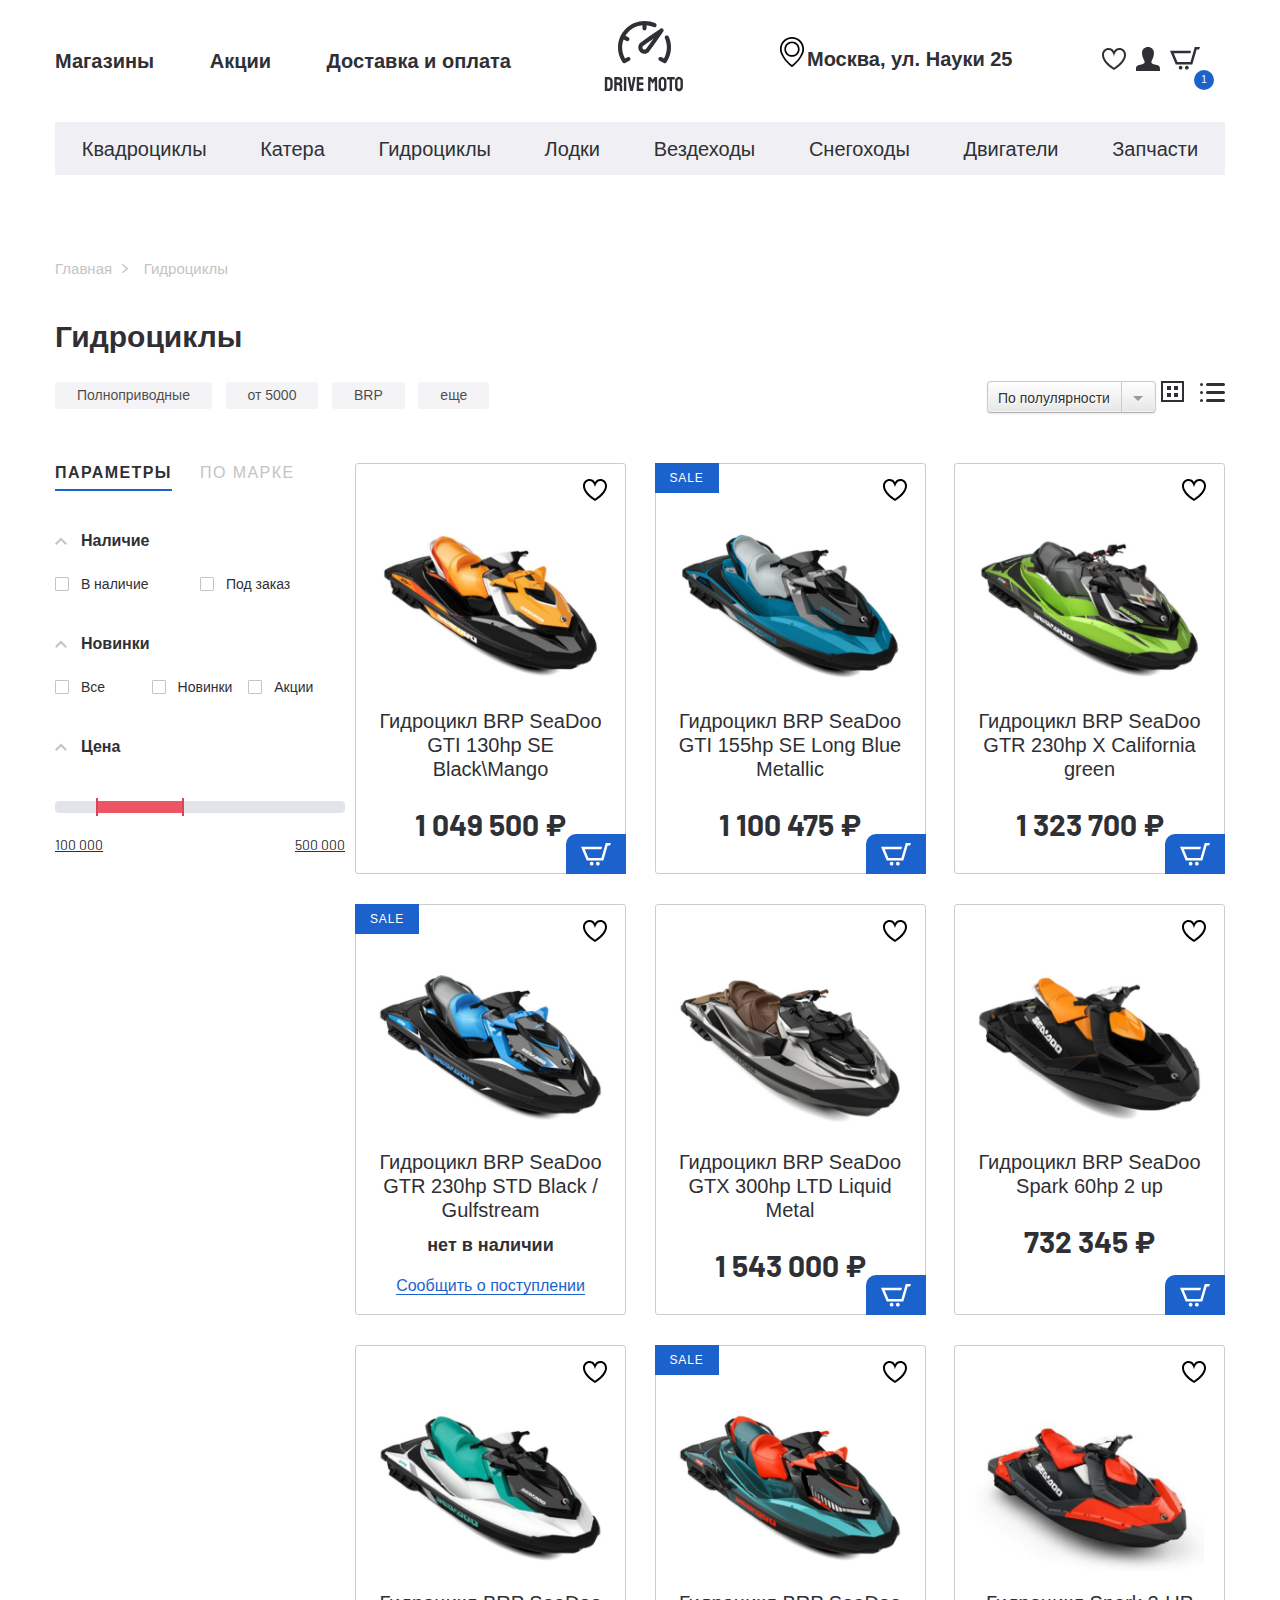
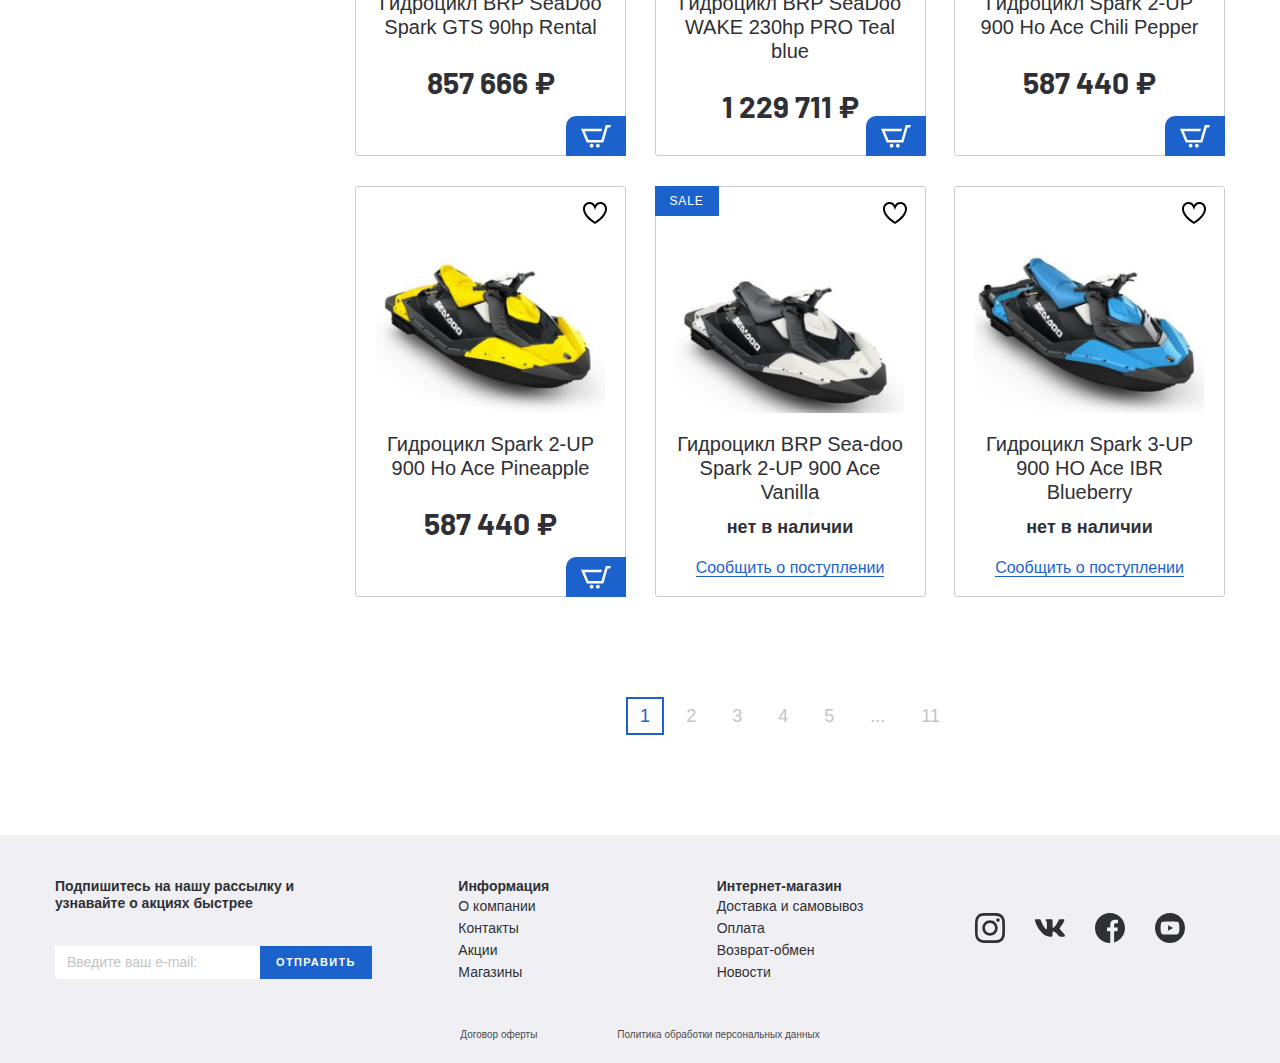
==== catalog.html @ b4bca897 "page 2" ====
<!DOCTYPE html>
<html lang="ru">

<head>
  <meta charset="UTF-8">
  <meta name="viewport" content="width=device-width, initial-scale=1.0">
  <meta http-equiv="X-UA-Compatible" content="ie=edge">
  <title>Document</title>
  <link rel="stylesheet" href="css/normalize.css">
  <link rel="stylesheet" href="css/slick.css">
  <link rel="stylesheet" href="css/fonts.css">
  <link rel="stylesheet" href="css/jquery.formstyler.css">
  <link rel="stylesheet" href="css/jquery.formstyler.theme.css">
  <link rel="stylesheet" href="css/jquery.rateyo.min.css">
  <link rel="stylesheet" href="css/ion.rangeSlider.min.css">
  <link rel="preconnect" href="https://fonts.gstatic.com">
  <link href="https://fonts.googleapis.com/css2?family=Barlow:wght@400;700&display=swap" rel="stylesheet">
  <link rel="stylesheet" href="css/style.css">
</head>

<body>

  <header class="header">
    <div class="header__top">
      <div class="container">
        <div class="header__top-inner">
          <nav class="menu">
            <ul class="menu__list">
              <li class="menu__item">
                <a class="menu__link" href="#">
                  Магазины
                </a>
              </li>
              <li class="menu__item">
                <a class="menu__link" href="#">
                  Акции
                </a>
              </li>
              <li class="menu__item">
                <a class="menu__link" href="#">
                  Доставка и оплата
                </a>
              </li>
            </ul>
          </nav>
          <a class="logo" href="#">
            <img class="logo__img" src="/images/logo.svg" alt="logo">
          </a>
          <div class="header__box">
            <p class="header__adress">
              Москва, ул. Науки 25
            </p>
            <ul class="user-list">
              <li class="user-list__item">
                <a class="user-list__link" href="#">
                  <img src="/images/menu-heart.svg" alt="">
                </a>
              </li>
              <li class="user-list__item">
                <a class="user-list__link" href="#">
                  <img src="/images/menu-person.svg" alt="">
                </a>
              </li>
              <li class="user-list__item">
                <a class="user-list__link basket" href="#">
                  <img src="/images/menu-basket.svg" alt="">
                  <p class="basket__num">1</p>
                </a>
              </li>
            </ul>
          </div>
        </div>
      </div>
    </div>
    <div class="header__bottom">
      <div class="container">
        <ul class="menu-categories">
          <li class="menu-categories__item">
            <a class="menu-categories__link" href="#">Квадроциклы</a>
          </li>
          <li class="menu-categories__item">
            <a class="menu-categories__link" href="#">Катера</a>
          </li>
          <li class="menu-categories__item">
            <a class="menu-categories__link" href="#">Гидроциклы</a>
          </li>
          <li class="menu-categories__item">
            <a class="menu-categories__link" href="#">Лодки</a>
          </li>
          <li class="menu-categories__item">
            <a class="menu-categories__link" href="#">Вездеходы</a>
          </li>
          <li class="menu-categories__item">
            <a class="menu-categories__link" href="#">Снегоходы</a>
          </li>
          <li class="menu-categories__item">
            <a class="menu-categories__link" href="#">Двигатели</a>
          </li>
          <li class="menu-categories__item">
            <a class="menu-categories__link" href="#">Запчасти</a>
          </li>
        </ul>
      </div>
    </div>
  </header>

  <div class="breadcrumbs">
    <div class="container">
      <ul class="breadcrumbs__list">
        <li class="breadcrumbs__list-item"><a href="/index.html">
            Главная
          </a></li>
        <li class="breadcrumbs__list-item"><span>
            Гидроциклы
          </span></li>
      </ul>
    </div>
  </div>

  <section class="catalog">
    <div class="container">
      <h2 class="catalog__title">
        Гидроциклы
      </h2>
      <div class="catalog__filter">
        <div class="caralog__filter-items">
          <button class="catalog__filter-items_btn">Полноприводные</button>
          <button class="catalog__filter-items_btn">от 5000</button>
          <button class="catalog__filter-items_btn">BRP</button>
          <button class="catalog__filter-items_btn">еще</button>
        </div>
        <div class="catalog__filter-btn">
          <select class="filter-style">
            <option value="">По полулярности</option>
            <option value="">По цене</option>
            <option value="">По новизне</option>
          </select>
          <button class="catalog__filter-btngrid">
            <svg width="23" height="21" viewBox="0 0 23 21" fill="none" xmlns="http://www.w3.org/2000/svg">
              <rect x="1" y="1" width="21" height="19" stroke="#2F3035" stroke-width="2" />
              <rect x="7" y="6" width="2" height="2" fill="#2F3035" stroke="#2F3035" stroke-width="2" />
              <rect x="7" y="13" width="2" height="2" fill="#2F3035" stroke="#2F3035" stroke-width="2" />
              <rect x="14" y="6" width="2" height="2" fill="#2F3035" stroke="#2F3035" stroke-width="2" />
              <rect x="14" y="13" width="2" height="2" fill="#2F3035" stroke="#2F3035" stroke-width="2" />
            </svg>
          </button>
          <button class="catalog__filter-btnline">
            <svg width="25" height="19" viewBox="0 0 25 19" fill="none" xmlns="http://www.w3.org/2000/svg">
              <g opacity="1">
                <rect x="6" width="19" height="3" rx="1.5" fill="#2F3035" />
                <rect x="6" y="8" width="19" height="3" rx="1.5" fill="#2F3035" />
                <rect x="6" y="16" width="19" height="3" rx="1.5" fill="#2F3035" />
                <rect width="3" height="3" rx="1.5" fill="#2F3035" />
                <rect y="8" width="3" height="3" rx="1.5" fill="#2F3035" />
                <rect y="16" width="3" height="3" rx="1.5" fill="#2F3035" />
              </g>
            </svg>

          </button>
        </div>
      </div>

      <div class="catalog__inner">
        <aside class="catalog__inner-aside aside-filter">
          <div class="tabs-wrapper">
            <div class="tabs aside-filter__tabs">
              <a class="tab aside-filter__tab tab--active" href="#filter1"><span>Параметры</span></a>
              <a class="tab aside-filter__tab" href="#filter2"><span>по марке</span></a>
            </div>
            <div class="tabs-container">
              <div class="tabs-content aside-filter__tabs-content tabs-content--active" id="filter1">

                <form class="aside-filter__form">
                  <ul class="aside-filter__list">
                    <li class="aside-filter__item-drop">
                      <p class="aside-filter__item-title filter__item-drop filter__item-drop--active">Наличие</p>
                      <div class="aside-filter__content">
                        <div class="aside-filter__content-box">
                          <label class="aside-filter__content-label">
                            <input class="filter-style" type="checkbox">
                            В наличие</label>
                        </div>
                        <div class="aside-filter__content-box">
                          <label class="aside-filter__content-label">
                            <input class="filter-style" type="checkbox">
                            Под заказ</label>
                        </div>

                      </div>
                    </li>
                    <li class="aside-filter__item-drop">
                      <p class="aside-filter__item-title filter__item-drop filter__item-drop--active">Новинки</p>
                      <div class="aside-filter__content aside-filter__content-radio">
                        <div class="aside-filter__content-box">
                          <label class="aside-filter__content-label">
                            <input class="filter-style" name="radio" type="radio">
                            Все</label>
                        </div>
                        <div class="aside-filter__content-box">
                          <label class="aside-filter__content-label">
                            <input class="filter-style" name="radio" type="radio">
                            Новинки</label>
                        </div>
                        <div class="aside-filter__content-box">
                          <label class="aside-filter__content-label">
                            <input class="filter-style" name="radio" type="radio">
                            Акции</label>
                        </div>

                      </div>
                    </li>
                    <li class="aside-filter__item-drop">
                      <p class="aside-filter__item-title filter__item-drop filter__item-drop--active">Цена</p>
                      <div class="aside-filter__content">
                        <input type="text" class="js-range-slider" name="my_range" value="" 
                          data-min="100000" data-max="500000" data-from="150000" data-to="275000" data-grid="false" />
                      </div>
                    </li>





                    <li class="aside-filter__item-list"></li>
                  </ul>
                </form>

              </div>
              <div class="tabs-content aside-filter__tabs-content" id="filter2">content-2</div>
            </div>
          </div>
        </aside>
        <div class="catalog__inner-list">
          <div class="product-item__wrapper">
            <button class="product-item__favorite"> </button>
            <button class="product-item__basket">
              <img class="product-item__basket-img" src="/images/basket-white.svg" alt="">
            </button>
            <a class="product-item__notify-link" href="#"><span>Сообщить о поступлении</span> </a>
            <a class="product-item" href="#">
              <p class="product-item__hover-text">
                посмотреть товар
              </p>
              <img class="porduct-item__img" src="/images/content/gidrotsikl-1.png" alt="">
              <h4 class="product-item__title">Гидроцикл BRP SeaDoo GTI 130hp SE Black\Mango</h4>
              <p class="price product-item__price">1 049 500 ₽</p>
              <p class="product-item__notify-text">нет в наличии</p>

            </a>
          </div>
          <div class="product-item__wrapper">
            <button class="product-item__favorite"> </button>
            <button class="product-item__basket">
              <img class="product-item__basket-img" src="/images/basket-white.svg" alt="">
            </button>
            <a class="product-item__notify-link" href="#"><span>Сообщить о поступлении</span> </a>
            <a class="product-item product-item--sale" href="#">
              <p class="product-item__hover-text">
                посмотреть товар
              </p>
              <img class="porduct-item__img" src="/images/content/gidrotsikl-2.png" alt="">
              <h4 class="product-item__title">Гидроцикл BRP SeaDoo GTI 155hp SE Long Blue Metallic</h4>
              <p class="price product-item__price">1 100 475 ₽</p>
              <p class="product-item__notify-text">нет в наличии</p>

            </a>
          </div>
          <div class="product-item__wrapper">
            <button class="product-item__favorite"> </button>
            <button class="product-item__basket">
              <img class="product-item__basket-img" src="/images/basket-white.svg" alt="">
            </button>
            <a class="product-item__notify-link" href="#"><span>Сообщить о поступлении</span> </a>
            <a class="product-item" href="#">
              <p class="product-item__hover-text">
                посмотреть товар
              </p>
              <img class="porduct-item__img" src="/images/content/gidrotsikl-3.png" alt="">
              <h4 class="product-item__title">Гидроцикл BRP SeaDoo GTR 230hp X California green</h4>
              <p class="price product-item__price">1 323 700 ₽</p>
              <p class="product-item__notify-text">нет в наличии</p>

            </a>
          </div>
          <div class="product-item__wrapper product-item__not-available">
            <button class="product-item__favorite"> </button>
            <button class="product-item__basket">
              <img class="product-item__basket-img" src="/images/basket-white.svg" alt="">
            </button>
            <a class="product-item__notify-link" href="#"><span>Сообщить о поступлении</span> </a>
            <a class="product-item product-item--sale" href="#">
              <p class="product-item__hover-text">
                посмотреть товар
              </p>
              <img class="porduct-item__img" src="/images/content/gidrotsikl-4.png" alt="">
              <h4 class="product-item__title">Гидроцикл BRP SeaDoo GTR 230hp STD Black / Gulfstream</h4>
              <p class="price product-item__price">1 349 500 ₽</p>
              <p class="product-item__notify-text">нет в наличии</p>

            </a>
          </div>
          <div class="product-item__wrapper">
            <button class="product-item__favorite"> </button>
            <button class="product-item__basket">
              <img class="product-item__basket-img" src="/images/basket-white.svg" alt="">
            </button>
            <a class="product-item__notify-link" href="#"><span>Сообщить о поступлении</span> </a>
            <a class="product-item" href="#">
              <p class="product-item__hover-text">
                посмотреть товар
              </p>
              <img class="porduct-item__img" src="/images/content/gidrotsikl-5.png" alt="">
              <h4 class="product-item__title">Гидроцикл BRP SeaDoo GTX 300hp LTD Liquid Metal</h4>
              <p class="price product-item__price">1 543 000 ₽</p>
              <p class="product-item__notify-text">нет в наличии</p>

            </a>
          </div>
          <div class="product-item__wrapper">
            <button class="product-item__favorite"> </button>
            <button class="product-item__basket">
              <img class="product-item__basket-img" src="/images/basket-white.svg" alt="">
            </button>
            <a class="product-item__notify-link" href="#"><span>Сообщить о поступлении</span> </a>
            <a class="product-item" href="#">
              <p class="product-item__hover-text">
                посмотреть товар
              </p>
              <img class="porduct-item__img" src="/images/content/gidrotsikl-6.png" alt="">
              <h4 class="product-item__title">Гидроцикл BRP SeaDoo Spark 60hp 2 up</h4>
              <p class="price product-item__price">732 345 ₽</p>
              <p class="product-item__notify-text">нет в наличии</p>

            </a>
          </div>
          <div class="product-item__wrapper">
            <button class="product-item__favorite"> </button>
            <button class="product-item__basket">
              <img class="product-item__basket-img" src="/images/basket-white.svg" alt="">
            </button>
            <a class="product-item__notify-link" href="#"><span>Сообщить о поступлении</span> </a>
            <a class="product-item" href="#">
              <p class="product-item__hover-text">
                посмотреть товар
              </p>
              <img class="porduct-item__img" src="/images/content/gidrotsikl-7.png" alt="">
              <h4 class="product-item__title">Гидроцикл BRP SeaDoo Spark GTS 90hp Rental</h4>
              <p class="price product-item__price">857 666 ₽</p>
              <p class="product-item__notify-text">нет в наличии</p>

            </a>
          </div>
          <div class="product-item__wrapper">
            <button class="product-item__favorite"> </button>
            <button class="product-item__basket">
              <img class="product-item__basket-img" src="/images/basket-white.svg" alt="">
            </button>
            <a class="product-item__notify-link" href="#"><span>Сообщить о поступлении</span> </a>
            <a class="product-item product-item--sale" href="#">
              <p class="product-item__hover-text">
                посмотреть товар
              </p>
              <img class="porduct-item__img" src="/images/content/gidrotsikl-8.png" alt="">
              <h4 class="product-item__title">Гидроцикл BRP SeaDoo WAKE 230hp PRO Teal blue</h4>
              <p class="price product-item__price">1 229 711 ₽</p>
              <p class="product-item__notify-text">нет в наличии</p>

            </a>
          </div>
          <div class="product-item__wrapper">
            <button class="product-item__favorite"> </button>
            <button class="product-item__basket">
              <img class="product-item__basket-img" src="/images/basket-white.svg" alt="">
            </button>
            <a class="product-item__notify-link" href="#"><span>Сообщить о поступлении</span> </a>
            <a class="product-item" href="#">
              <p class="product-item__hover-text">
                посмотреть товар
              </p>
              <img class="porduct-item__img" src="/images/content/gidrotsikl-9.png" alt="">
              <h4 class="product-item__title">Гидроцикл Spark 2-UP 900 Ho Ace Chili Pepper</h4>
              <p class="price product-item__price">587 440 ₽</p>
              <p class="product-item__notify-text">нет в наличии</p>

            </a>
          </div>
          <div class="product-item__wrapper">
            <button class="product-item__favorite"> </button>
            <button class="product-item__basket">
              <img class="product-item__basket-img" src="/images/basket-white.svg" alt="">
            </button>
            <a class="product-item__notify-link" href="#"><span>Сообщить о поступлении</span> </a>
            <a class="product-item" href="#">
              <p class="product-item__hover-text">
                посмотреть товар
              </p>
              <img class="porduct-item__img" src="/images/content/gidrotsikl-10.png" alt="">
              <h4 class="product-item__title">Гидроцикл Spark 2-UP 900 Ho Ace Pineapple</h4>
              <p class="price product-item__price">587 440 ₽</p>
              <p class="product-item__notify-text">нет в наличии</p>

            </a>
          </div>
          <div class="product-item__wrapper product-item__not-available">
            <button class="product-item__favorite"> </button>
            <button class="product-item__basket">
              <img class="product-item__basket-img" src="/images/basket-white.svg" alt="">
            </button>
            <a class="product-item__notify-link" href="#"><span>Сообщить о поступлении</span> </a>
            <a class="product-item product-item--sale" href="#">
              <p class="product-item__hover-text">
                посмотреть товар
              </p>
              <img class="porduct-item__img" src="/images/content/gidrotsikl-11.png" alt="">
              <h4 class="product-item__title">Гидроцикл BRP Sea-doo Spark 2-UP 900 Ace Vanilla</h4>
              <p class="price product-item__price">1 049 500 ₽</p>
              <p class="product-item__notify-text">нет в наличии</p>

            </a>
          </div>
          <div class="product-item__wrapper product-item__not-available">
            <button class="product-item__favorite"> </button>
            <button class="product-item__basket">
              <img class="product-item__basket-img" src="/images/basket-white.svg" alt="">
            </button>
            <a class="product-item__notify-link" href="#"><span>Сообщить о поступлении</span> </a>
            <a class="product-item" href="#">
              <p class="product-item__hover-text">
                посмотреть товар
              </p>
              <img class="porduct-item__img" src="/images/content/gidrotsikl-12.png" alt="">
              <h4 class="product-item__title">Гидроцикл Spark 3-UP 900 HO Ace IBR Blueberry</h4>
              <p class="price product-item__price">1 315 500 ₽</p>
              <p class="product-item__notify-text">нет в наличии</p>

            </a>
          </div>

          <div class="pagination">
            <ul class="pagination-list">
              <li class="pagination-list__itam active"><a href="#">1</a></li>
              <li class="pagination-list__itam"><a href="#">2</a></li>
              <li class="pagination-list__itam"><a href="#">3</a></li>
              <li class="pagination-list__itam"><a href="#">4</a></li>
              <li class="pagination-list__itam"><a href="#">5</a></li>
              <li class="pagination-list__itam pagination-list__itam--dots"><span>...</span></li>
              <li class="pagination-list__itam"><a href="#">11</a></li>
            </ul>
          </div>


        </div>

      </div>
    </div>
  </section>





  <footer class="footer">
    <div class="container">
      <div class="footer__top">
        <div class="footer__top-inner">
          <div class="footer__top-item footer__top-newslatter">
            <h6 class="footer__top-title">
              Подпишитесь на нашу рассылку и узнавайте о акциях быстрее
            </h6>
            <form class="footer-form" action="">
              <input class="footer-form__input" type="text" placeholder="Введите ваш e-mail:">
              <button class="footer-form__btn" type="submit">Отправить</button>
            </form>
          </div>
          <div class="footer__top-item">
            <h6 class="footer__top-title">
              Информация
            </h6>
            <ul class="footer-list">
              <li class="footer-list__item"><a href="#">О компании</a></li>
              <li class="footer-list__item"><a href="#">Контакты</a></li>
              <li class="footer-list__item"><a href="#">Акции</a></li>
              <li class="footer-list__item"><a href="#">Магазины</a></li>
            </ul>
          </div>
          <div class="footer__top-item">
            <h6 class="footer__top-title">Интернет-магазин </h6>
            <ul class="footer-list">
              <li class="footer-list__item"><a href="#">Доставка и самовывоз</a></li>
              <li class="footer-list__item"><a href="#">Оплата</a></li>
              <li class="footer-list__item"><a href="#">Возврат-обмен</a></li>
              <li class="footer-list__item"><a href="#">Новости</a></li>
            </ul>
          </div>
          <div class="footer__top-item footer__top-social">
            <ul class="social-list">
              <li class="social-list__item"><a href="#">
                  <img src="/images/instagram.svg" alt="instagram">
                </a></li>
              <li class="social-list__item"><a href="#">
                  <img src="/images/vk.svg" alt="vk">
                </a></li>
              <li class="social-list__item"><a href="#">
                  <img src="/images/facebook.svg" alt="facebook">
                </a></li>
              <li class="social-list__item"><a href="#">
                  <img src="/images/youtube.svg" alt="youtube">
                </a></li>
            </ul>
          </div>
        </div>
      </div>
      <div class="footer__bottom">
        <a class="footer__bottom-link" href="">Договор оферты</a>
        <a class="footer__bottom-link" href="">Политика обработки персональных данных</a>
      </div>
    </div>
  </footer>

  <script src="https://ajax.googleapis.com/ajax/libs/jquery/3.4.1/jquery.min.js"></script>
  <script src="js/slick.min.js"></script>
  <script src="js/ion.rangeSlider.min.js"></script>
  <script src="js/jquery.formstyler.min.js"></script>
  <script src="js/jquery.rateyo.min.js"></script>
  <script src="js/main.js"></script>
</body>

</html>


<!-- <div class="tabs-wrapper">
  <div class="tabs">
    <a class="tab tab--active" href="#"></a>
  </div>
  <div class="tabs-container">
    <div class="tabs-content"></div>
  </div>
</div> -->
---- css/fonts.css ----
@font-face {
    font-family: 'SFProDisplay-Regular', sans-serif;
    src: url(/fonts/SFProDisplay-Regular.woff2)format('woff2'),
        url(/fonts/SFProDisplay-Regular.woff)format('woff');
    font-weight: 400;
    font-style: normal;
    font-display: swap;
}
@font-face {
    font-family: 'SFProDisplay-Medium', sans-serif;
    src: url(/fonts/SFProDisplay-Medium.woff2)format('woff2'),
        url(/fonts/SFProDisplay-Medium.woff)format('woff');
    font-weight: 500;
    font-style: normal;
    font-display: swap;
}
@font-face {
    font-family: 'SFProDisplay-Semibold', sans-serif;
    src: url(/fonts/SFProDisplay-Semibold.woff2)format('woff2'),
        url(/fonts/SFProDisplay-Semibold.woff)format('woff');
    font-weight: 600;
    font-style: normal;
    font-display: swap;
}
@font-face {
    font-family: 'SFProDisplay-Bold', sans-serif;
    src: url(/fonts/SFProDisplay-Bold.woff2)format('woff2'),
        url(/fonts/SFProDisplay-Bold.woff)format('woff');
    font-weight: 700;
    font-style: normal;
    font-display: swap;
}
---- css/ion.rangeSlider.min.css ----
/*!Ion.RangeSlider, 2.3.1, © Denis Ineshin, 2010 - 2019, IonDen.com, Build date: 2019-12-19 16:51:02*/.irs{position:relative;display:block;-webkit-touch-callout:none;-webkit-user-select:none;-khtml-user-select:none;-moz-user-select:none;-ms-user-select:none;user-select:none;font-size:12px;font-family:Arial,sans-serif}.irs-line{position:relative;display:block;overflow:hidden;outline:none !important}.irs-bar{position:absolute;display:block;left:0;width:0}.irs-shadow{position:absolute;display:none;left:0;width:0}.irs-handle{position:absolute;display:block;box-sizing:border-box;cursor:default;z-index:1}.irs-handle.type_last{z-index:2}.irs-min,.irs-max{position:absolute;display:block;cursor:default}.irs-min{left:0}.irs-max{right:0}.irs-from,.irs-to,.irs-single{position:absolute;display:block;top:0;left:0;cursor:default;white-space:nowrap}.irs-grid{position:absolute;display:none;bottom:0;left:0;width:100%;height:20px}.irs-with-grid .irs-grid{display:block}.irs-grid-pol{position:absolute;top:0;left:0;width:1px;height:8px;background:#000}.irs-grid-pol.small{height:4px}.irs-grid-text{position:absolute;bottom:0;left:0;white-space:nowrap;text-align:center;font-size:9px;line-height:9px;padding:0 3px;color:#000}.irs-disable-mask{position:absolute;display:block;top:0;left:-1%;width:102%;height:100%;cursor:default;background:rgba(0,0,0,0);z-index:2}.lt-ie9 .irs-disable-mask{background:#000;filter:alpha(opacity=0);cursor:not-allowed}.irs-disabled{opacity:.4}.irs-hidden-input{position:absolute !important;display:block !important;top:0 !important;left:0 !important;width:0 !important;height:0 !important;font-size:0 !important;line-height:0 !important;padding:0 !important;margin:0 !important;overflow:hidden;outline:none !important;z-index:-9999 !important;background:none !important;border-style:solid !important;border-color:transparent !important}.irs--flat{height:40px}.irs--flat.irs-with-grid{height:60px}.irs--flat .irs-line{top:25px;height:12px;background-color:#e1e4e9;border-radius:4px}.irs--flat .irs-bar{top:25px;height:12px;background-color:#ed5565}.irs--flat .irs-bar--single{border-radius:4px 0 0 4px}.irs--flat .irs-shadow{height:1px;bottom:16px;background-color:#e1e4e9}.irs--flat .irs-handle{top:22px;width:16px;height:18px;background-color:transparent}.irs--flat .irs-handle>i:first-child{position:absolute;display:block;top:0;left:50%;width:2px;height:100%;margin-left:-1px;background-color:#da4453}.irs--flat .irs-handle.state_hover>i:first-child,.irs--flat .irs-handle:hover>i:first-child{background-color:#a43540}.irs--flat .irs-min,.irs--flat .irs-max{top:0;padding:1px 3px;color:#999;font-size:10px;line-height:1.333;text-shadow:none;background-color:#e1e4e9;border-radius:4px}.irs--flat .irs-from,.irs--flat .irs-to,.irs--flat .irs-single{color:white;font-size:10px;line-height:1.333;text-shadow:none;padding:1px 5px;background-color:#ed5565;border-radius:4px}.irs--flat .irs-from:before,.irs--flat .irs-to:before,.irs--flat .irs-single:before{position:absolute;display:block;content:"";bottom:-6px;left:50%;width:0;height:0;margin-left:-3px;overflow:hidden;border:3px solid transparent;border-top-color:#ed5565}.irs--flat .irs-grid-pol{background-color:#e1e4e9}.irs--flat .irs-grid-text{color:#999}.irs--big{height:55px}.irs--big.irs-with-grid{height:70px}.irs--big .irs-line{top:33px;height:12px;background-color:white;background:linear-gradient(to bottom, #ddd -50%, white 150%);border:1px solid #ccc;border-radius:12px}.irs--big .irs-bar{top:33px;height:12px;background-color:#92bce0;border:1px solid #428bca;background:linear-gradient(to bottom, #ffffff 0%, #428bca 30%, #b9d4ec 100%);box-shadow:inset 0 0 1px 1px rgba(255,255,255,0.5)}.irs--big .irs-bar--single{border-radius:12px 0 0 12px}.irs--big .irs-shadow{height:1px;bottom:16px;background-color:rgba(66,139,202,0.5)}.irs--big .irs-handle{top:25px;width:30px;height:30px;border:1px solid rgba(0,0,0,0.3);background-color:#cbcfd5;background:linear-gradient(to bottom, white 0%, #B4B9BE 30%, white 100%);box-shadow:1px 1px 2px rgba(0,0,0,0.2),inset 0 0 3px 1px white;border-radius:30px}.irs--big .irs-handle.state_hover,.irs--big .irs-handle:hover{border-color:rgba(0,0,0,0.45);background-color:#939ba7;background:linear-gradient(to bottom, white 0%, #919BA5 30%, white 100%)}.irs--big .irs-min,.irs--big .irs-max{top:0;padding:1px 5px;color:white;text-shadow:none;background-color:#9f9f9f;border-radius:3px}.irs--big .irs-from,.irs--big .irs-to,.irs--big .irs-single{color:white;text-shadow:none;padding:1px 5px;background-color:#428bca;background:linear-gradient(to bottom, #428bca 0%, #3071a9 100%);border-radius:3px}.irs--big .irs-grid-pol{background-color:#428bca}.irs--big .irs-grid-text{color:#428bca}.irs--modern{height:55px}.irs--modern.irs-with-grid{height:55px}.irs--modern .irs-line{top:25px;height:5px;background-color:#d1d6e0;background:linear-gradient(to bottom, #e0e4ea 0%, #d1d6e0 100%);border:1px solid #a3adc1;border-bottom-width:0;border-radius:5px}.irs--modern .irs-bar{top:25px;height:5px;background:#20b426;background:linear-gradient(to bottom, #20b426 0%, #18891d 100%)}.irs--modern .irs-bar--single{border-radius:5px 0 0 5px}.irs--modern .irs-shadow{height:1px;bottom:21px;background-color:rgba(209,214,224,0.5)}.irs--modern .irs-handle{top:37px;width:12px;height:13px;border:1px solid #a3adc1;border-top-width:0;box-shadow:1px 1px 1px rgba(0,0,0,0.1);border-radius:0 0 3px 3px}.irs--modern .irs-handle>i:nth-child(1){position:absolute;display:block;top:-4px;left:1px;width:6px;height:6px;border:1px solid #a3adc1;background:white;transform:rotate(45deg)}.irs--modern .irs-handle>i:nth-child(2){position:absolute;display:block;box-sizing:border-box;top:0;left:0;width:10px;height:12px;background:#e9e6e6;background:linear-gradient(to bottom, white 0%, #e9e6e6 100%);border-radius:0 0 3px 3px}.irs--modern .irs-handle>i:nth-child(3){position:absolute;display:block;box-sizing:border-box;top:3px;left:3px;width:4px;height:5px;border-left:1px solid #a3adc1;border-right:1px solid #a3adc1}.irs--modern .irs-handle.state_hover,.irs--modern .irs-handle:hover{border-color:#7685a2;background:#c3c7cd;background:linear-gradient(to bottom, #ffffff 0%, #919ba5 30%, #ffffff 100%)}.irs--modern .irs-handle.state_hover>i:nth-child(1),.irs--modern .irs-handle:hover>i:nth-child(1){border-color:#7685a2}.irs--modern .irs-handle.state_hover>i:nth-child(3),.irs--modern .irs-handle:hover>i:nth-child(3){border-color:#48536a}.irs--modern .irs-min,.irs--modern .irs-max{top:0;font-size:10px;line-height:1.333;text-shadow:none;padding:1px 5px;color:white;background-color:#d1d6e0;border-radius:5px}.irs--modern .irs-from,.irs--modern .irs-to,.irs--modern .irs-single{font-size:10px;line-height:1.333;text-shadow:none;padding:1px 5px;background-color:#20b426;color:white;border-radius:5px}.irs--modern .irs-from:before,.irs--modern .irs-to:before,.irs--modern .irs-single:before{position:absolute;display:block;content:"";bottom:-6px;left:50%;width:0;height:0;margin-left:-3px;overflow:hidden;border:3px solid transparent;border-top-color:#20b426}.irs--modern .irs-grid{height:25px}.irs--modern .irs-grid-pol{background-color:#dedede}.irs--modern .irs-grid-text{color:silver;font-size:13px}.irs--sharp{height:50px;font-size:12px;line-height:1}.irs--sharp.irs-with-grid{height:57px}.irs--sharp .irs-line{top:30px;height:2px;background-color:black;border-radius:2px}.irs--sharp .irs-bar{top:30px;height:2px;background-color:#ee22fa}.irs--sharp .irs-bar--single{border-radius:2px 0 0 2px}.irs--sharp .irs-shadow{height:1px;bottom:21px;background-color:rgba(0,0,0,0.5)}.irs--sharp .irs-handle{top:25px;width:10px;height:10px;background-color:#a804b2}.irs--sharp .irs-handle>i:first-child{position:absolute;display:block;top:100%;left:0;width:0;height:0;border:5px solid transparent;border-top-color:#a804b2}.irs--sharp .irs-handle.state_hover,.irs--sharp .irs-handle:hover{background-color:black}.irs--sharp .irs-handle.state_hover>i:first-child,.irs--sharp .irs-handle:hover>i:first-child{border-top-color:black}.irs--sharp .irs-min,.irs--sharp .irs-max{color:white;font-size:14px;line-height:1;top:0;padding:3px 4px;opacity:.4;background-color:#a804b2;border-radius:2px}.irs--sharp .irs-from,.irs--sharp .irs-to,.irs--sharp .irs-single{font-size:14px;line-height:1;text-shadow:none;padding:3px 4px;background-color:#a804b2;color:white;border-radius:2px}.irs--sharp .irs-from:before,.irs--sharp .irs-to:before,.irs--sharp .irs-single:before{position:absolute;display:block;content:"";bottom:-6px;left:50%;width:0;height:0;margin-left:-3px;overflow:hidden;border:3px solid transparent;border-top-color:#a804b2}.irs--sharp .irs-grid{height:25px}.irs--sharp .irs-grid-pol{background-color:#dedede}.irs--sharp .irs-grid-text{color:silver;font-size:13px}.irs--round{height:50px}.irs--round.irs-with-grid{height:65px}.irs--round .irs-line{top:36px;height:4px;background-color:#dee4ec;border-radius:4px}.irs--round .irs-bar{top:36px;height:4px;background-color:#006cfa}.irs--round .irs-bar--single{border-radius:4px 0 0 4px}.irs--round .irs-shadow{height:4px;bottom:21px;background-color:rgba(222,228,236,0.5)}.irs--round .irs-handle{top:26px;width:24px;height:24px;border:4px solid #006cfa;background-color:white;border-radius:24px;box-shadow:0 1px 3px rgba(0,0,255,0.3)}.irs--round .irs-handle.state_hover,.irs--round .irs-handle:hover{background-color:#f0f6ff}.irs--round .irs-min,.irs--round .irs-max{color:#333;font-size:14px;line-height:1;top:0;padding:3px 5px;background-color:rgba(0,0,0,0.1);border-radius:4px}.irs--round .irs-from,.irs--round .irs-to,.irs--round .irs-single{font-size:14px;line-height:1;text-shadow:none;padding:3px 5px;background-color:#006cfa;color:white;border-radius:4px}.irs--round .irs-from:before,.irs--round .irs-to:before,.irs--round .irs-single:before{position:absolute;display:block;content:"";bottom:-6px;left:50%;width:0;height:0;margin-left:-3px;overflow:hidden;border:3px solid transparent;border-top-color:#006cfa}.irs--round .irs-grid{height:25px}.irs--round .irs-grid-pol{background-color:#dedede}.irs--round .irs-grid-text{color:silver;font-size:13px}.irs--square{height:50px}.irs--square.irs-with-grid{height:60px}.irs--square .irs-line{top:31px;height:4px;background-color:#dedede}.irs--square .irs-bar{top:31px;height:4px;background-color:black}.irs--square .irs-shadow{height:2px;bottom:21px;background-color:#dedede}.irs--square .irs-handle{top:25px;width:16px;height:16px;border:3px solid black;background-color:white;-webkit-transform:rotate(45deg);-ms-transform:rotate(45deg);transform:rotate(45deg)}.irs--square .irs-handle.state_hover,.irs--square .irs-handle:hover{background-color:#f0f6ff}.irs--square .irs-min,.irs--square .irs-max{color:#333;font-size:14px;line-height:1;top:0;padding:3px 5px;background-color:rgba(0,0,0,0.1)}.irs--square .irs-from,.irs--square .irs-to,.irs--square .irs-single{font-size:14px;line-height:1;text-shadow:none;padding:3px 5px;background-color:black;color:white}.irs--square .irs-grid{height:25px}.irs--square .irs-grid-pol{background-color:#dedede}.irs--square .irs-grid-text{color:silver;font-size:11px}
---- css/style.css ----
html {
    box-sizing: border-box;
}

*,
*::before,
*::after {
    box-sizing: inherit;
}

a {
    text-decoration: none;
    color: inherit;
    display: inline-block;
}

p {
    margin: 0;
}

ul,
li {
    margin: 0;
    padding: 0;
    list-style: none;
}

h1,
h2,
h3,
h4,
h5,
h6 {
    margin: 0;
}

body {
    color: #2F3035;
    font-family: 'SFProDisplay-Regular', sans-serif;
    font-size: 20px;
    line-height: 24px;
    font-weight: 400;
}

.container {
    max-width: 1200px;
    padding: 0 15px;
    margin: 0 auto;
}

.page-section {
    margin-bottom: 80px;
}

.header__top-inner {
    display: flex;
    justify-content: space-between;
    align-items: center;
    min-height: 122px;
    font-family: 'SFProDisplay-Bold', sans-serif;
    font-weight: 700;
}

.menu__item {
    display: inline-block;
}

.menu__item+.menu__item {
    padding-left: 50px;
}

.header__box {
    display: flex;
}

.header__adress {
    margin-right: 60px;
    width: 265px;
    padding-left: 30px;
    position: relative;
}

.header__adress::before {
    content: "";
    position: absolute;
    background-image: url(/images/header-marker.svg);
    width: 30px;
    height: 30px;
    left: 0;
    top: -10px;
}

.user-list {
    margin-right: 15px;
    display: flex;
    align-items: center;
}

.user-list__item {
    padding-right: 10px;
}

.basket {
    position: relative;
}

.basket__num {
    position: absolute;
    width: 20px;
    height: 20px;
    color: #fff;
    border-radius: 50%;
    background-color: #1C62CD;
    font-size: 10px;
    line-height: 20px;
    font-weight: 500;
    text-align: center;
    bottom: -15px;
    right: -14px;
}

.header__bottom {
    margin-bottom: 80px;
}

.menu-categories {
    background-color: #F0F0F4;
    display: flex;
    justify-content: space-around;
    align-items: center;
    min-height: 53px;
}


.menu-categories__link {
    transition: all .3s;
    font-weight: 400;
    padding: 15px 0 14px;
    position: relative;
}

.menu-categories__link::before {
    content: "";
    width: 0;
    right: 0;
    position: absolute;
    background-color: #1C62CD;
    height: 3px;
    bottom: -2px;
    transition: all .3s;
    left: auto;
}

.menu-categories__link:hover {
    color: #000;
}

.menu-categories__link:hover::before {
    width: 100%;
    left: 0;
    right: auto;
}

.banner-section__inner {
    display: flex;
    justify-content: space-between;
    max-height: 400px;
}


.banner-section__slider {
    max-width: 870px;
}

.product-slider__slider-btn,
.banner-section__slider-btn {
    position: absolute;
    top: 50%;
    transform: translateY(-50%);
    background-color: transparent;
    border: none;
    margin: 0;
    padding: 0;
    z-index: 5;
    cursor: pointer;
}

.banner-section__slider-btnPrev {
    left: 20px;
}

.banner-section__slider-btnNext {
    right: 20px;
}

.slick-dots {
    position: absolute;
    bottom: 40px;
    left: 0;
    right: 0;
    text-align: center;
}

.slick-dots li {
    display: inline-block;
    padding: 0 5px;
}

.slick-dots button {
    padding: 0;
    font-size: 0;
    width: 11px;
    height: 11px;
    border-radius: 50%;
    border: 1px solid #fff;
    background-color: transparent;
}

li.slick-active button {
    background-color: #fff;
}

.sale-item {
    max-width: 265px;
    text-align: center;
    border: 1px solid #CDCDCD;
    border-radius: 3px;
    display: flex;
    flex-direction: column;
    justify-content: space-between;
}

.sale-item__top {
    display: flex;
    justify-content: space-between;
    align-items: flex-start;
}

.sale-item__info {
    color: #fff;
    background-color: #1C62CD;
    padding: 8px 20px;
    text-transform: uppercase;
    font-size: 12px;
    line-height: 15px;
    letter-spacing: 0.1em;
}

.sale-item__price {
    text-align: right;
}

.price {
    font-family: 'Barlow', sans-serif;
    position: relative;
}

.sale-item__price-new {
    font-weight: 700;
    color: #1C62CD;
    font-size: 27px;
    line-height: 32px;
    margin-right: 6px;
    padding-right: 20px;
}

.sale-item__price-new::after {
    content: "";
    background-image: url(/images/icons-price.svg);
    position: absolute;
    right: 0;
    top: 8px;
    width: 15px;
    height: 18px;
}


.sale-item__price-old {
    font-weight: 400;
    font-size: 14px;
    line-height: 17px;
    display: inline-block;
    color: #C4C4C4;
    padding: 2px 5px;
    margin-right: 15px;
    background-image: url(/images/old-line.svg);
    background-repeat: no-repeat;
}

.sale-item__price-old::after {
    content: "";
    position: absolute;
    background-image: url(/images/icons-price-old.svg);
    right: -10px;
    top: 4px;
    width: 8px;
    height: 10px;
}

.sale-item__footer {
    background-color: #F0F0F4;
    padding: 25px 20px;
    font-size: 18px;
    line-height: 21px;
}

.sale-item__footer span {
    color: #1C62CD;
    font-family: 'Barlow', sans-serif;
    font-weight: 700;
    display: block;
}

.sale-item__title {
    font-size: 18px;
    line-height: 21px;
    font-weight: 700;
    font-family: 'SFProDisplay-Bold', sans-serif;
    margin-bottom: 7px;
}

.sale-item__img {
    object-fit: contain;
}

.banner-section__slider-img {
    object-fit: cover;
    min-height: 400px;
}

.search__tabs {
    margin-bottom: 25px;
}

.seacrh__tabs-item {
    padding: 11px 26px 12px;
}

.seacrh__tabs-item.tab--active {
    background-repeat: 5px;
    background-color: #F0F0F4;
    font-weight: 700;
    font-family: 'SFProDisplay-Bold', sans-serif;
}

.tabs-content {
    display: none;
}

.tabs-content.tabs-content--active {
    display: block;
}

.search__content-form {
    display: flex;
}

.search__content-input {
    background: #F0F0F4;
    border-radius: 3px;
    border: none;
    padding: 5px 20px;
    font-size: 16px;
    line-height: 19px;
    width: 100%;
}

.search__content-input::placeholder {
    color: #656464;
}


.search__content-btn {
    font-weight: bold;
    font-size: 14px;
    line-height: 17px;
    text-transform: uppercase;
    color: #fff;
    font-family: 'SFProDisplay-Bold', sans-serif;
    background: #1C62CD;
    border-radius: 3px;
    padding: 17px 41px;
    border: none;
    cursor: pointer;
    margin-left: -3px;
}

.cathegories__inner {
    display: flex;
    justify-content: space-between;
    flex-wrap: wrap;
}

.cathegories__item {
    margin-bottom: 30px;
    border: 1px solid #CDCDCD;
    border-radius: 3px;
    width: 370px;
    display: flex;
    padding: 20px 20px 16px;
    justify-content: space-between;
    transition: all .3s;
}

.cathegories__item-info {
    width: 50%;
    display: flex;
    flex-direction: column;
    justify-content: space-between;
}

.cathegories__item-img {
    text-align: center;
    width: 50%;
}

.cathegories__item-img img {
    max-width: 100%;
}

.cathegories__item-title {
    font-weight: bold;
    font-size: 23px;
    line-height: 28px;
    font-family: 'Barlow', sans-serif;
    transition: all .3s;
}

.cathegories__item:hover {
    box-shadow: 3px 3px 20px rgba(50, 50, 50, 0.25);
    border-radius: 3px;
}

.cathegories__item:hover .cathegories__item-title {
    color: #1C62CD;
}

.cathegories__item-text {
    font-size: 14px;
    line-height: 17px;
    color: #C4C4C4;
}

.cathegories__item-text::after {
    content: url(/images/link-arrow.svg);
    padding-left: 4px;
}

.product-item__wrapper {
    position: relative;
    width: 271px;
}

.product-item {
    min-height: 411px;
    min-width: 271px;
    border: 1px solid #CDCDCD;
    border-radius: 3px;
    text-align: center;
    padding: 52px 20px 31px;
    transition: all .3s;
}

.product-item__title {
    font-weight: normal;
    padding: 14px 0 25px;
}

.product-item__favorite {
    position: absolute;
    top: 16px;
    right: 19px;
    width: 24px;
    height: 22px;
    background-color: transparent;
    border: none;
    z-index: 5;
    outline: none;
    cursor: pointer;
}

.product-item__favorite::before {
    content: "";
    position: absolute;
    width: 24px;
    height: 22px;
    top: 0;
    left: 0;
    background-image: url(/images/favorite-deactive.svg);
}

.product-item__favorite--active.product-item__favorite::before {
    background-image: url(/images/favorite-active.svg);
}

.product-item__price {
    font-size: 30px;
    line-height: 36px;
    font-weight: bold;
}

.product-item__basket {
    position: absolute;
    width: 60px;
    height: 40px;
    background: #1C62CD;
    border-radius: 10px 0px 0px 0px;
    bottom: 0;
    right: 0;
    padding-top: 7px;
    cursor: pointer;
    border: none;
    z-index: 10;
}

.product-item__hover-text {
    padding: 18px 21px;
    background-color: rgba(255, 255, 255, .9);
    box-shadow: 0px 0px 15px rgba(0, 0, 0, 0.2);
    border-radius: 3px;
    display: inline-block;
    position: absolute;
    top: 30%;
    opacity: 0;
    transition: all .3s;
}

.product-item:hover .product-item__hover-text {
    opacity: 1;
    color: #2F3035;
}

.product-item:hover {
    box-shadow: 0px 0px 15px rgba(0, 0, 0, 0.2);
    color: #1C62CD;
}

.product-item:hover .product-item__notify-text {
    color: #2F3035;
}

.product-item--sale::before {
    content: "SALE";
    padding: 8px 15px;
    background-color: #1C62CD;
    position: absolute;
    left: 0;
    top: 0;
    text-transform: uppercase;
    color: #fff;
    font-size: 12px;
    line-height: 14px;
    letter-spacing: 0.07em;
}

.product-item__wrapper.product-item__not-available .product-item__price {
    display: none;
}

.product-item__notify-text {
    display: none;
    font-weight: 700;
    font-size: 18px;
    line-height: 21px;
    text-align: center;
}

.product-item__wrapper.product-item__not-available .product-item__notify-text {
    display: block;
}

.product-item__wrapper.product-item__not-available .product-item__basket {
    display: none;
}

.product-item__notify-link {
    display: none;
}

.product-item__wrapper.product-item__not-available .product-item__title {
    padding-bottom: 13px;
}

.product-item__wrapper.product-item__not-available .product-item__notify-link {
    display: block;
    position: absolute;
    bottom: 20px;
    left: 0;
    right: 0;
    color: #1C62CD;
    font-size: 16px;
    line-height: 19px;
    width: 100%;
    text-align: center;
}

.product-item__wrapper.product-item__not-available .product-item__notify-link span {
    border-bottom: 1px solid #1C62CD;
}

.product__title {
    font-weight: bold;
    font-size: 25px;
    line-height: 30px;
    font-family: 'Barlow', sans-serif;
    margin-bottom: 25px;
}

.products__tab+.products__tab {
    margin-left: 50px;
}

.products__tabs {
    margin-bottom: 25px;
}

.products__tab {
    margin-bottom: 10px;
}

.products__tab.tab--active {
    border-bottom: 2px solid #1C62CD;
}

.product-slider__slider-btnPrev {
    left: -40px;
}

.product-slider__slider-btnNext {
    right: -20px;
}

.slick-slide img {
    display: inline;
}

.product-popular {
    margin-bottom: 80px;
}

.product__more {
    text-align: center;
    margin-bottom: 66px;
}

.product__more-link {
    font-size: 15px;
    line-height: 18px;
    letter-spacing: 0.12em;
    text-transform: uppercase;
    background: #F0F0F4;
    padding: 16px 43px;
    margin: 35px 0 0;
}

.banner {
    margin-bottom: 80px;
}

.footer {
    background: #F0F0F4;
}

.footer__bottom {
    display: flex;
    justify-content: center;
    padding: 46px 0 22px;
}

.footer__bottom-link {
    font-size: 10px;
    line-height: 12px;
    color: #48494D;
    margin: 0 40px;
}

.footer__top {
    padding-top: 43px;
}

.footer__top-inner {
    display: flex;
    justify-content: space-between;
}

.footer__top-newslatter.footer__top-item {
    width: 295px;
    margin-right: 50px;
}

.footer__top-title {
    font-size: 14px;
    line-height: 17px;
    font-weight: bold;
}

.footer-form {
    margin-top: 34px;
    display: flex;
    justify-content: space-between;
}

.footer-form__input {
    background-color: #fff;
    border: none;
    font-size: 14px;
    line-height: 17px;
    padding: 0 12px;
}

.footer-form__input::placeholder {
    color: #C4C4C4;
}

.footer-form__btn {
    text-transform: uppercase;
    padding: 10px 16px;
    border: none;
    background-color: #1C62CD;
    color: #fff;
    font-weight: 600;
    font-size: 11px;
    line-height: 13px;
    letter-spacing: 0.12em;
    font-family: 'SFProDisplay-Semibold', sans-serif;
}

.footer__top-item {
    width: 200px;
}


.footer-list {
    font-size: 14px;
    line-height: 22px;
}

.footer__top-social.footer__top-item {
    width: 250px;
}

.social-list {
    display: flex;
    align-items: center;
    height: 100%;
}

.social-list__item+.social-list__item {
    margin-left: 30px;
}

.breadcrumbs {
    margin-bottom: 40px;
}

.breadcrumbs__list-item {
    display: inline-block;
    padding-right: 16px;
    margin-right: 10px;
    position: relative;
    font-size: 15px;
    line-height: 18px;
    color: #C4C4C4;
}

.breadcrumbs__list-item::after {
    content: "";
    position: absolute;
    right: 0;
    background-image: url(/images/link-arrow.svg);
    height: 9px;
    width: 6px;
    bottom: 5px;
}

.breadcrumbs__list-item:last-child::after {
    display: none;
}

.catalog {
    margin-bottom: 100px;
}

.catalog__title {
    font-weight: bold;
    font-size: 30px;
    line-height: 36px;
    font-family: 'SFProDisplay-Bold', sans-serif;
    margin-bottom: 26px;
}

.catalog__filter {
    display: flex;
    justify-content: space-between;
    margin-bottom: 50px;
}

.caralog__filter-items button {
    font-size: 14px;
    line-height: 17px;
    opacity: 0.7;
    border: none;
    background: #F0F0F4;
    border-radius: 3px;
    padding: 5px 22px;
    cursor: pointer;
}

.caralog__filter-items button+button {
    margin-left: 8px;
}

.catalog__filter-items_btn.catalog__filter-items_btn--active {
    background: #1C62CD;
    opacity: 1;
    color: #fff;
}

.catalog__filter-btn button {
    background-color: transparent;
    border: none;
    cursor: pointer;
    margin: 0;
    padding: 0;
}

.catalog__filter-btn button+button {
    margin-left: 10px;
}

button.catalog__filter-btngrid {}

button.catalog__filter-btnline {}

.catalog__inner {
    display: flex;
}

.catalog__inner-aside {
    min-width: 290px;
    margin-right: 10px;
}

.catalog__inner-list {
    display: flex;
    justify-content: space-between;
    flex-wrap: wrap;
}

.catalog__inner-list .product-item__wrapper {
    margin-bottom: 30px;
}

.porduct-item__img {
    max-width: 100%;
}

.pagination {
    width: 100%;
    margin-top: 70px;
}

.pagination-list {
    display: flex;
    justify-content: center;
}

.pagination-list__itam {
    padding: 6px 12px;
    border: 2px solid transparent;
    color: #C4C4C4;
    margin: 0 4px;
    font-size: 18px;
    line-height: 22px;
}

.pagination-list__itam.active {
    border: 2px solid #1C62CD;
    color: #1C62CD;
}

.pagination-list__itam a {
    display: block;
}

.aside-filter__tabs {
    display: flex;
    justify-content: space-between;
}

.aside-filter__tab {
    font-weight: 400;
    font-size: 16px;
    line-height: 19px;
    letter-spacing: 0.09em;
    text-transform: uppercase;
    color: #C4C4C4;
    width: 50%;
}

.aside-filter__tab.tab--active {
    color: #2F3035;
    font-weight: bold;
    font-family: 'SFProDisplay-Bold', sans-serif;
}

.aside-filter__tab.tab--active span{
    display: inline-block;
    padding-bottom: 7px;
    border-bottom: 2px solid #1C62CD;
}

.aside-filter__item-drop {
    margin: 40px 0;
}

.aside-filter__item-title {
    font-family: 'SFProDisplay-Semibold', sans-serif;
    font-weight: 600;
    font-size: 16px;
    line-height: 19px;
    padding-left: 26px;
}

.filter__item-drop {
    position: relative;
    cursor: pointer;
}

.filter__item-drop::before {
    content: "";
    background-image: url(/images/arrow-down.svg);
    position: absolute;
    left: 0;
    bottom: 5px;
    width: 12px;
    height: 8px;
}

.filter__item-drop--active::before {
    transform: rotate(180deg);
}

.aside-filter__content {
    display: flex;
    flex-wrap: wrap;
    margin-top: 20px;
}

.aside-filter__content-box {
    width: 50%;
}

.aside-filter__content-label {
    font-size: 14px;
    cursor: pointer;
    line-height: 17px;
}

.jq-checkbox, .jq-radio {
    background: #fff;
    width: 14px;
    height: 14px;
    border: 1px solid #C4C4C4;
    border-radius: 1px;
    box-shadow: none;
    vertical-align: -2px;
    margin: 0 8px 0 0;
}

.jq-checkbox.checked, .jq-radio.checked {
    background: #1C62CD;
    border: none;
}

.jq-checkbox.checked .jq-checkbox__div {
       width: 8px;
       height: 6px;
       margin: 4px 0 0 3px;
       border-bottom:none;
       border-left: none;
       transform: rotate(0);
    background-image: url(/images/check.svg);
 }

 .jq-radio.checked .jq-radio__div {
    width: 0px;
    height: 0px;
    margin: 0;
    border-radius: 0;
    background: transparent;
    box-shadow: none;
 }

 .aside-filter__content.aside-filter__content-radio {
     flex-wrap: nowrap;
 }

 .irs--flat{
    width: 100%;
}

.irs--flat .irs-from, .irs--flat .irs-to, .irs--flat .irs-single{
    display: none;
}


.irs--flat .irs-max, .irs--flat .irs-min {
    top: 60px;
    color: #2F3035;
    font-size: 14px;
    text-decoration-line: underline;
    line-height: 17px;
    padding: 0;
    font-family: 'Barlow', sans-serif;
    text-shadow: none;
    background-color: transparent;
    border-radius: 0;
    visibility: visible !important;
}
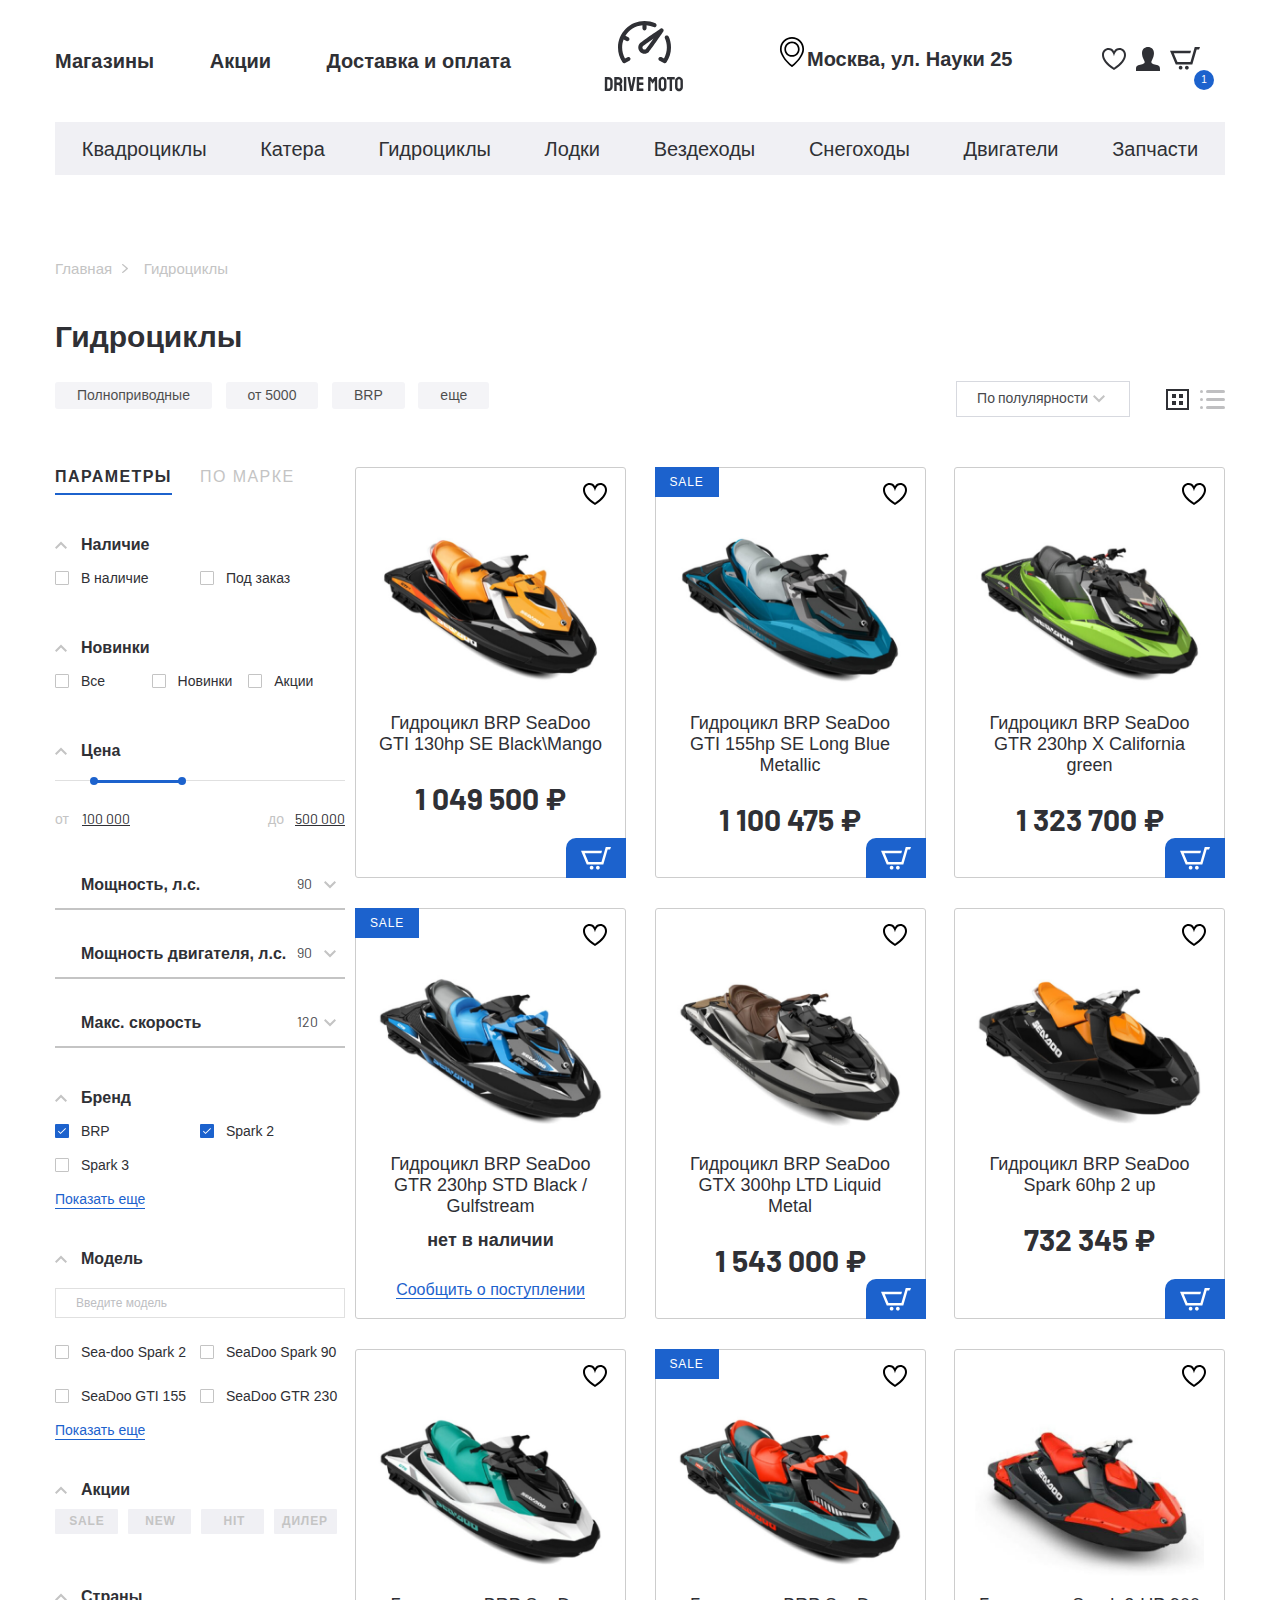
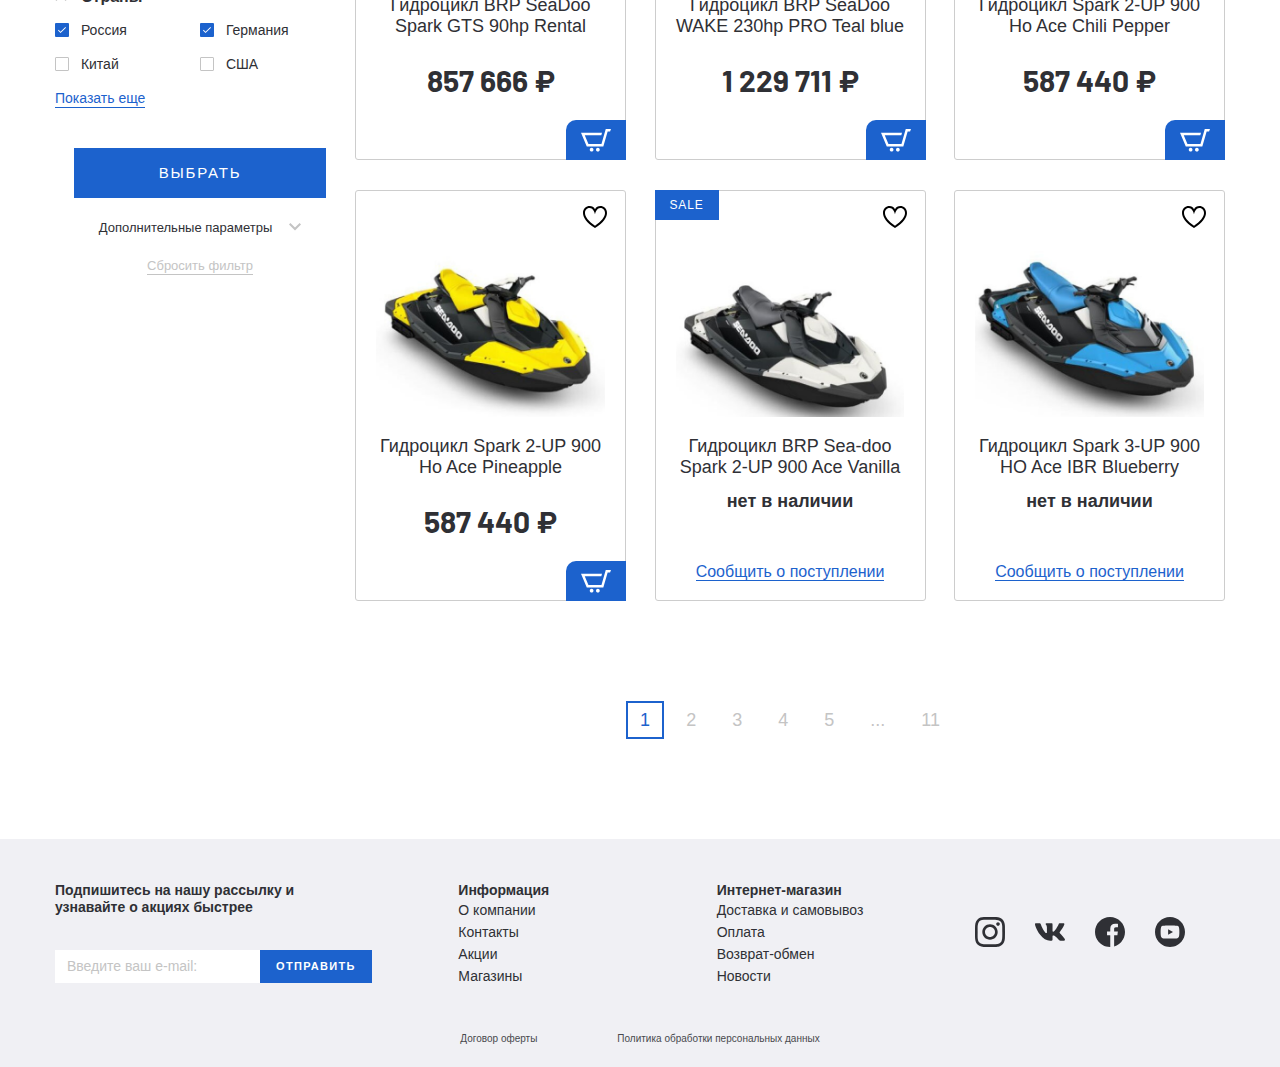
==== commit 03852068: "page 2 ready" ====
--- a/catalog.html
+++ b/catalog.html
@@ -130,12 +130,12 @@
           <button class="catalog__filter-items_btn">еще</button>
         </div>
         <div class="catalog__filter-btn">
-          <select class="filter-style">
-            <option value="">По полулярности</option>
-            <option value="">По цене</option>
-            <option value="">По новизне</option>
+          <select class="filter-style select-item">
+            <option>По полулярности</option>
+            <option>По цене</option>
+            <option>По новизне</option>
           </select>
-          <button class="catalog__filter-btngrid">
+          <button class="catalog__filter-btngrid catalog__filter-button catalog__filter-button--active">
             <svg width="23" height="21" viewBox="0 0 23 21" fill="none" xmlns="http://www.w3.org/2000/svg">
               <rect x="1" y="1" width="21" height="19" stroke="#2F3035" stroke-width="2" />
               <rect x="7" y="6" width="2" height="2" fill="#2F3035" stroke="#2F3035" stroke-width="2" />
@@ -144,7 +144,7 @@
               <rect x="14" y="13" width="2" height="2" fill="#2F3035" stroke="#2F3035" stroke-width="2" />
             </svg>
           </button>
-          <button class="catalog__filter-btnline">
+          <button class="catalog__filter-btnline catalog__filter-button">
             <svg width="25" height="19" viewBox="0 0 25 19" fill="none" xmlns="http://www.w3.org/2000/svg">
               <g opacity="1">
                 <rect x="6" width="19" height="3" rx="1.5" fill="#2F3035" />
@@ -212,16 +212,168 @@
                     <li class="aside-filter__item-drop">
                       <p class="aside-filter__item-title filter__item-drop filter__item-drop--active">Цена</p>
                       <div class="aside-filter__content">
-                        <input type="text" class="js-range-slider" name="my_range" value="" 
-                          data-min="100000" data-max="500000" data-from="150000" data-to="275000" data-grid="false" />
-                      </div>
-                    </li>
-
-
-
-
-
-                    <li class="aside-filter__item-list"></li>
+                        <input type="text" class="js-range-slider" name="my_range" value="" data-min="100000"
+                          data-max="500000" data-from="150000" data-to="275000" data-grid="false" />
+                      </div>
+                    </li>
+
+                    <li class="aside-filter__item-list">
+                      <div class="filter__item-list">
+                        <p class="filter__item-listtitle">
+                          Мощность, л.с.
+                        </p>
+                        <select class="filter-style filter__item-listselect">
+                          <option>90</option>
+                          <option>130</option>
+                          <option>154</option>
+                          <option>230</option>
+                          <option>300</option>
+                        </select>
+                      </div>
+
+                      <div class="filter__item-list">
+                        <p class="filter__item-listtitle">
+                          Мощность двигателя, л.с.
+                        </p>
+                        <select class="filter-style filter__item-listselect">
+                          <option>90</option>
+                          <option>130</option>
+                          <option>154</option>
+                          <option>230</option>
+                          <option>300</option>
+                        </select>
+                      </div>
+
+                      <div class="filter__item-list">
+                        <p class="filter__item-listtitle">
+                          Макс. скорость
+                        </p>
+                        <select class="filter-style filter__item-listselect">
+                          <option>120</option>
+                          <option>150</option>
+                          <option>184</option>
+                          <option>230</option>
+                          <option>300</option>
+                        </select>
+                      </div>
+
+                    </li>
+                    <li class="aside-filter__item-drop">
+                      <p class="aside-filter__item-title filter__item-drop filter__item-drop--active">Бренд</p>
+                      <div class="aside-filter__content">
+                        <div class="aside-filter__content-box">
+                          <label class="aside-filter__content-label">
+                            <input checked class="filter-style" type="checkbox">
+                            BRP</label>
+                        </div>
+                        <div class="aside-filter__content-box">
+                          <label class="aside-filter__content-label">
+                            <input checked class="filter-style" type="checkbox">
+                            Spark 2</label>
+                        </div>
+                        <div class="aside-filter__content-box">
+                          <label class="aside-filter__content-label">
+                            <input class="filter-style" type="checkbox">
+                            Spark 3 </label>
+                        </div>
+                        <div class="filter-more">
+                          <button class="filter-more__btn" href="">Показать еще</button>
+                        </div>
+                      </div>
+                      
+                    </li>
+                    <li class="aside-filter__item-drop">
+                      <p class="aside-filter__item-title filter__item-drop filter__item-drop--active">Модель</p>
+                      <div class="aside-filter__content">
+                        <input class="filter-search" type="text" placeholder="Введите модель ">
+                        <div class="aside-filter__content-box">
+                          <label class="aside-filter__content-label">
+                            <input class="filter-style" type="checkbox">
+                            Sea-doo Spark 2</label>
+                        </div>
+                        <div class="aside-filter__content-box">
+                          <label class="aside-filter__content-label">
+                            <input class="filter-style" type="checkbox">
+                            SeaDoo Spark 90 </label>
+                        </div>
+                        <div class="aside-filter__content">
+                          <div class="aside-filter__content-box">
+                            <label class="aside-filter__content-label">
+                              <input class="filter-style" type="checkbox">
+                              SeaDoo GTI 155</label>
+                          </div>
+                          <div class="aside-filter__content-box">
+                            <label class="aside-filter__content-label">
+                              <input class="filter-style" type="checkbox">
+                              SeaDoo GTR 230</label>
+                          </div>
+                          <div class="filter-more">
+                            <button class="filter-more__btn" href="">Показать еще</button>
+                          </div>
+                      </div>
+                     
+                    </li>
+                    <li class="aside-filter__item-drop btn-checked">
+                      <p class="aside-filter__item-title filter__item-drop filter__item-drop--active">Акции</p>
+                      <div class="aside-filter__content">
+                        <div class="aside-filter__content-box">
+                          <label class="aside-filter__content-label">
+                            <input class="filter-style" type="checkbox">
+                            <span class="btn-checked__text">SALE</span></label>
+                        </div>
+                        <div class="aside-filter__content-box">
+                          <label class="aside-filter__content-label">
+                            <input class="filter-style" type="checkbox">
+                            <span class="btn-checked__text">NEW</span></label>
+                        </div>
+                        <div class="aside-filter__content-box">
+                          <label class="aside-filter__content-label">
+                            <input class="filter-style" type="checkbox">
+                            <span class="btn-checked__text">HIT</span></label>
+                        </div>
+                        <div class="aside-filter__content-box">
+                          <label class="aside-filter__content-label">
+                            <input class="filter-style" type="checkbox">
+                            <span class="btn-checked__text">ДИЛЕР</span></label>
+                        </div>
+                       
+                      </div>
+                    </li>
+                    <li class="aside-filter__item-drop">
+                      <p class="aside-filter__item-title filter__item-drop filter__item-drop--active">Страны</p>
+                      <div class="aside-filter__content">
+                        <div class="aside-filter__content-box">
+                          <label class="aside-filter__content-label">
+                            <input checked class="filter-style" type="checkbox">
+                            Россия</label>
+                        </div>
+                        <div class="aside-filter__content-box">
+                          <label class="aside-filter__content-label">
+                            <input checked class="filter-style" type="checkbox">
+                            Германия</label>
+                        </div>
+                        <div class="aside-filter__content-box">
+                          <label class="aside-filter__content-label">
+                            <input class="filter-style" type="checkbox">
+                            Китай</label>
+                        </div>
+                        <div class="aside-filter__content-box">
+                          <label class="aside-filter__content-label">
+                            <input class="filter-style" type="checkbox">
+                            CША</label>
+                        </div>
+                        <div class="filter-more">
+                          <button class="filter-more__btn" href="">Показать еще</button>
+                        </div>
+                      </div>
+                    </li>
+
+                    <li class="aside-fitlter__item-drop aside-fitlter__item-btn">
+                      <button class="filter-btn__send filter-btn__send--active" type="submit">ВЫБРАТЬ</button>
+                      <p class="filter__extra" >Дополнительные параметры</p>
+                      <div class="filter__extra-content">More</div>
+                      <button class="filter-btn__reset" type="submit">Сбросить фильтр</button>
+                    </li>
                   </ul>
                 </form>
 
--- a/css/style.css
+++ b/css/style.css
@@ -449,6 +449,15 @@
 .product-item__wrapper {
     position: relative;
     width: 271px;
+    transition: all .3s;
+}
+
+.product-item__wrapper.product-item__wrapper--list {
+    width: 100%;
+}
+
+.product-item {
+    width: 100%;
 }
 
 .product-item {
@@ -464,6 +473,8 @@
 .product-item__title {
     font-weight: normal;
     padding: 14px 0 25px;
+    font-size: 18px;
+    line-height: 21px;
 }
 
 .product-item__favorite {
@@ -808,6 +819,7 @@
 
 .caralog__filter-items button+button {
     margin-left: 8px;
+    cursor: pointer;
 }
 
 .catalog__filter-items_btn.catalog__filter-items_btn--active {
@@ -816,6 +828,11 @@
     color: #fff;
 }
 
+.catalog__filter-btn {
+    display: flex;
+    align-items: center;
+}
+
 .catalog__filter-btn button {
     background-color: transparent;
     border: none;
@@ -828,9 +845,32 @@
     margin-left: 10px;
 }
 
-button.catalog__filter-btngrid {}
-
-button.catalog__filter-btnline {}
+button.catalog__filter-btngrid {
+    width: 26px;
+    height: 21px;
+}
+
+button.catalog__filter-btnline {
+    width: 25px;
+    height: 19px;
+}
+
+.catalog__filter-button {
+    opacity: 0.3;
+    outline: none;
+}
+
+.catalog__filter-button--active {
+    opacity: 1;
+}
+
+.select-item {
+    border: 1px solid #D7D9DF;
+    font-size: 14px;
+    line-height: 17px;
+    margin-right: 34px;
+    padding: 7px 15px 7px 10px;
+}
 
 .catalog__inner {
     display: flex;
@@ -944,11 +984,12 @@
 .aside-filter__content {
     display: flex;
     flex-wrap: wrap;
-    margin-top: 20px;
+    margin-top: 10px;
 }
 
 .aside-filter__content-box {
     width: 50%;
+    margin-bottom: 10px;
 }
 
 .aside-filter__content-label {
@@ -998,6 +1039,7 @@
 
  .irs--flat{
     width: 100%;
+    margin-top: -15px;
 }
 
 .irs--flat .irs-from, .irs--flat .irs-to, .irs--flat .irs-single{
@@ -1006,10 +1048,10 @@
 
 
 .irs--flat .irs-max, .irs--flat .irs-min {
-    top: 60px;
+    top: 55px;
     color: #2F3035;
     font-size: 14px;
-    text-decoration-line: underline;
+    text-decoration: underline;
     line-height: 17px;
     padding: 0;
     font-family: 'Barlow', sans-serif;
@@ -1017,9 +1059,287 @@
     background-color: transparent;
     border-radius: 0;
     visibility: visible !important;
-}
-
-
-
-
-
+    padding-left: 27px;
+}
+
+.irs-min::before,
+.irs-max::before {
+    position: absolute;
+    font-size: 14px;
+    line-height: 17px;
+    color: #C4C4C4;
+    text-decoration: none;
+    left: 0;
+}
+
+.irs-min::before {
+    content: "от";
+}
+
+.irs-max::before {
+    content: "до";
+}
+
+.irs--flat .irs-line {
+    top: 25px;
+    height: 1px;
+    background-color: #E0E0E0;
+    border-radius: 0;
+}
+
+.irs--flat .irs-bar {
+    top: 25px;
+    height: 3px;
+    background-color: #1C62CD;
+}
+
+
+.irs--flat .irs-handle {
+    top: 22px;
+    width: 8px;
+    height: 8px;
+    background-color: #1C62CD;
+    border-radius: 50%;
+}
+
+
+.irs--flat .irs-handle>i:first-child,
+.irs--flat .irs-handle:hover>i:first-child  {
+    background-color: transparent;
+}
+
+.aside-filter__item-list {
+    margin: 46px 0 40px;
+}
+
+.filter__item-list {
+    padding-top: 34px;
+    display: flex;
+    justify-content: space-between;
+    border-bottom: 2px solid #C4C4C4;
+}
+
+.filter__item-listtitle {
+    font-family: 'SFProDisplay-Semibold', sans-serif;
+    font-weight: 600;
+    font-size: 16px;
+    line-height: 19px;
+    padding-bottom: 14px;
+    padding-left: 26px;
+}
+
+.filter__item-listselect {
+    font-family: 'Barlow', sans-serif;
+    font-size: 14px;
+    line-height: 17px;
+    color: #48494D;
+}
+
+.jq-selectbox__select {
+    font-family: 'Barlow', sans-serif;
+    font-size: 14px;
+    line-height: 17px;
+    color: #48494D;
+    height: 20px;
+    padding: 0 25px 0 10px;
+    border-radius: 0;
+    background: transparent;
+    box-shadow: none;
+    text-shadow: none;
+    border: none;
+}
+
+.jq-selectbox__trigger-arrow {
+    position: absolute;
+    top: 14px;
+    right: 12px;
+    width: 0;
+    height: 0;
+    border: none;
+}
+
+.jq-selectbox__trigger {
+    background-image: url(/images/arrow-down.svg);
+    bottom: 5px;
+    width: 12px;
+    height: 8px;
+    top: 6px;
+    right: 9px;
+    border-left: none;
+}
+
+.jq-selectbox__select:hover,
+.jq-selectbox__select:active {
+    background: transparent;
+    box-shadow: none;
+}
+
+.jq-selectbox.focused .jq-selectbox__select {
+    border: none;
+}
+
+.jq-selectbox li:hover {
+    background: rgba(107, 126, 172, 0.05);
+    color: rgba(0, 0, 0, 0.6);
+} 
+
+.jq-selectbox li.selected  {
+    background: rgba(107, 126, 172, 0.05);
+    color: rgba(0, 0, 0, 0.6);
+}
+
+.jq-selectbox li {
+    color: rgba(0, 0, 0, 0.6);
+}
+
+.jq-selectbox__dropdown {
+    border-radius: 0;
+    padding-top: 15px;
+}
+
+.filter-more__btn {
+    padding: 0;
+    font-size: 14px;
+    line-height: 17px;
+    color: #1C62CD;
+    border: none;
+    border-bottom: 1px solid #1C62CD;
+    background-color: transparent;
+}
+
+.filter-more {
+    width: 100%;
+}
+
+.filter-search {
+    width: 100%;
+    height: 30px;
+    border: 1px solid #E0E0E0;
+    padding: 0 20px;
+    font-size: 12px; 
+    line-height: 14px;
+    margin-top: 10px;
+    margin-bottom: 20px;
+}
+
+.filter-search::placeholder {
+    color: #BDBEC2;
+}
+
+.btn-checked .aside-filter__content {
+    flex-wrap: nowrap;
+    justify-content: space-between;
+}
+
+.btn-checked .aside-filter__content-box {
+    width: auto;
+}
+
+.btn-checked .aside-filter__content-label {
+    position: relative;
+    width: 63px;
+    height: 25px;
+    font-family: 'SFProDisplay-Bold', sans-serif;
+    font-weight: bold;
+    font-size: 12px;
+    line-height: 14px;
+    letter-spacing: 0.07em;
+    color: #C4C4C4;
+}
+
+
+.btn-checked .jq-checkbox {
+    width: 63px;
+    height: 25px;
+    background-color: #F0F0F4;
+    border: none;
+}
+
+.btn-checked .jq-checkbox.checked {
+    background: #1C62CD;
+}
+
+.btn-checked .jq-checkbox.checked .jq-checkbox__div {
+    display: none;
+}
+
+.btn-checked__text {
+    position: absolute;
+    top: -7px;
+    left: 50%;
+    transform: translateX(-60%);
+    z-index: 5px;
+}
+
+.btn-checked .jq-checkbox.checked ~ .btn-checked__text{
+    color: #fff;
+}
+
+.filter-btn__send {
+    background-color: #F0F0F4;
+    padding: 16px 85px;
+    text-transform: uppercase;
+    font-size: 15px;
+    line-height: 18px;
+    text-align: center;
+    letter-spacing: 0.12em;
+    color: #BDBEC2;
+    border: none;
+    cursor: pointer;
+    margin-bottom: 15px;
+}
+
+.filter-btn__send--active {
+    background-color: #1C62CD;
+    color: #fff;
+}
+
+.aside-fitlter__item-btn {
+    text-align: center;
+}
+
+.filter__extra {
+    font-size: 13px;
+    line-height: 16px;
+    position: relative;
+    padding-right: 29px;
+    display: inline-block;
+    margin-bottom: 15px;
+}
+
+.filter__extra::after {
+    content: '';
+    position: absolute;
+    background-image: url(/images/arrow-down.svg);
+    top: 3px;
+    right: 0;
+    width: 12px;
+    height: 8px;
+}
+
+.filter__extra-content {
+    display: none;
+}
+
+.filter__extra.filter__item-drop--active::after {
+    transform: rotate(180deg);
+}
+
+.filter-btn__reset {
+    background-color: transparent;
+    color: #C4C4C4;
+    padding: 0;
+    border: none;
+    font-size: 13px;
+    line-height: 16px;
+    display: inline-block;
+    border-bottom: 1px solid #C4C4C4;
+}
+
+.catalog__filter-btngrid {
+
+}
+
+.catalog__filter-btnline {
+
+}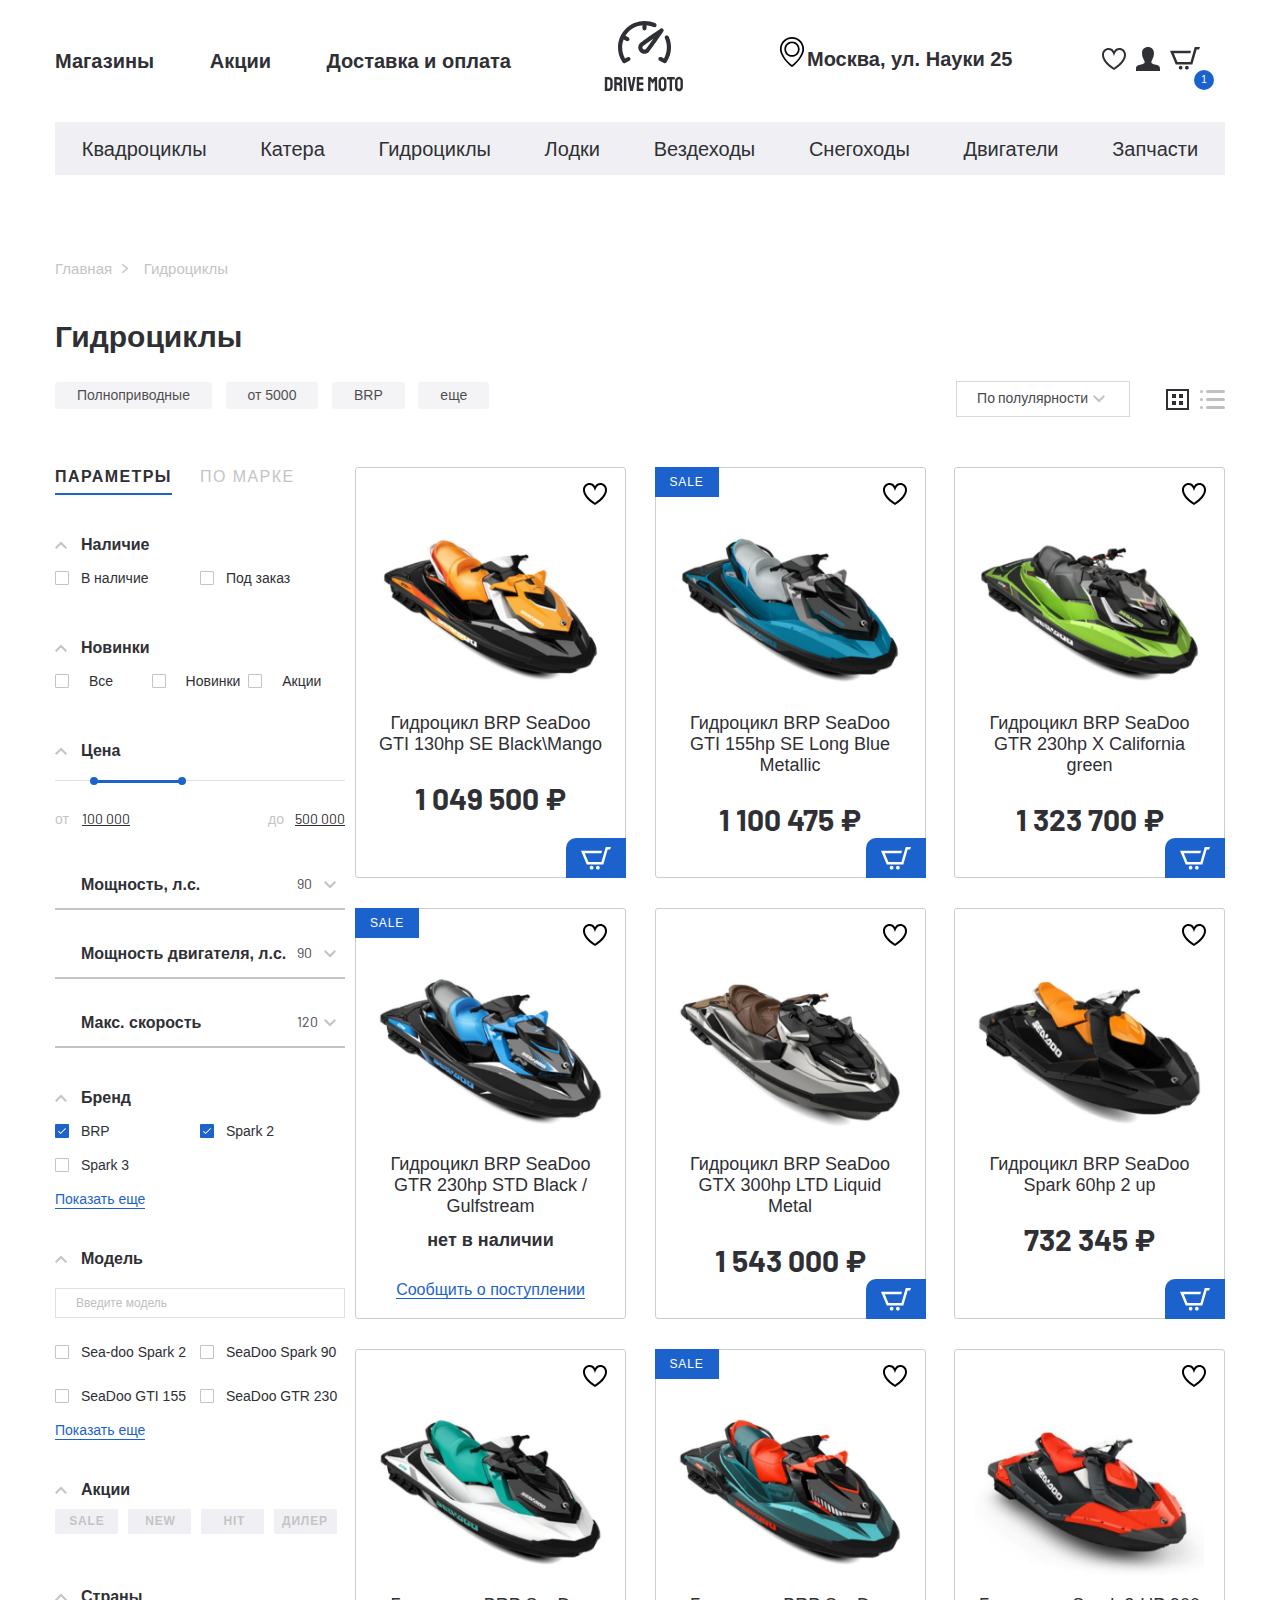
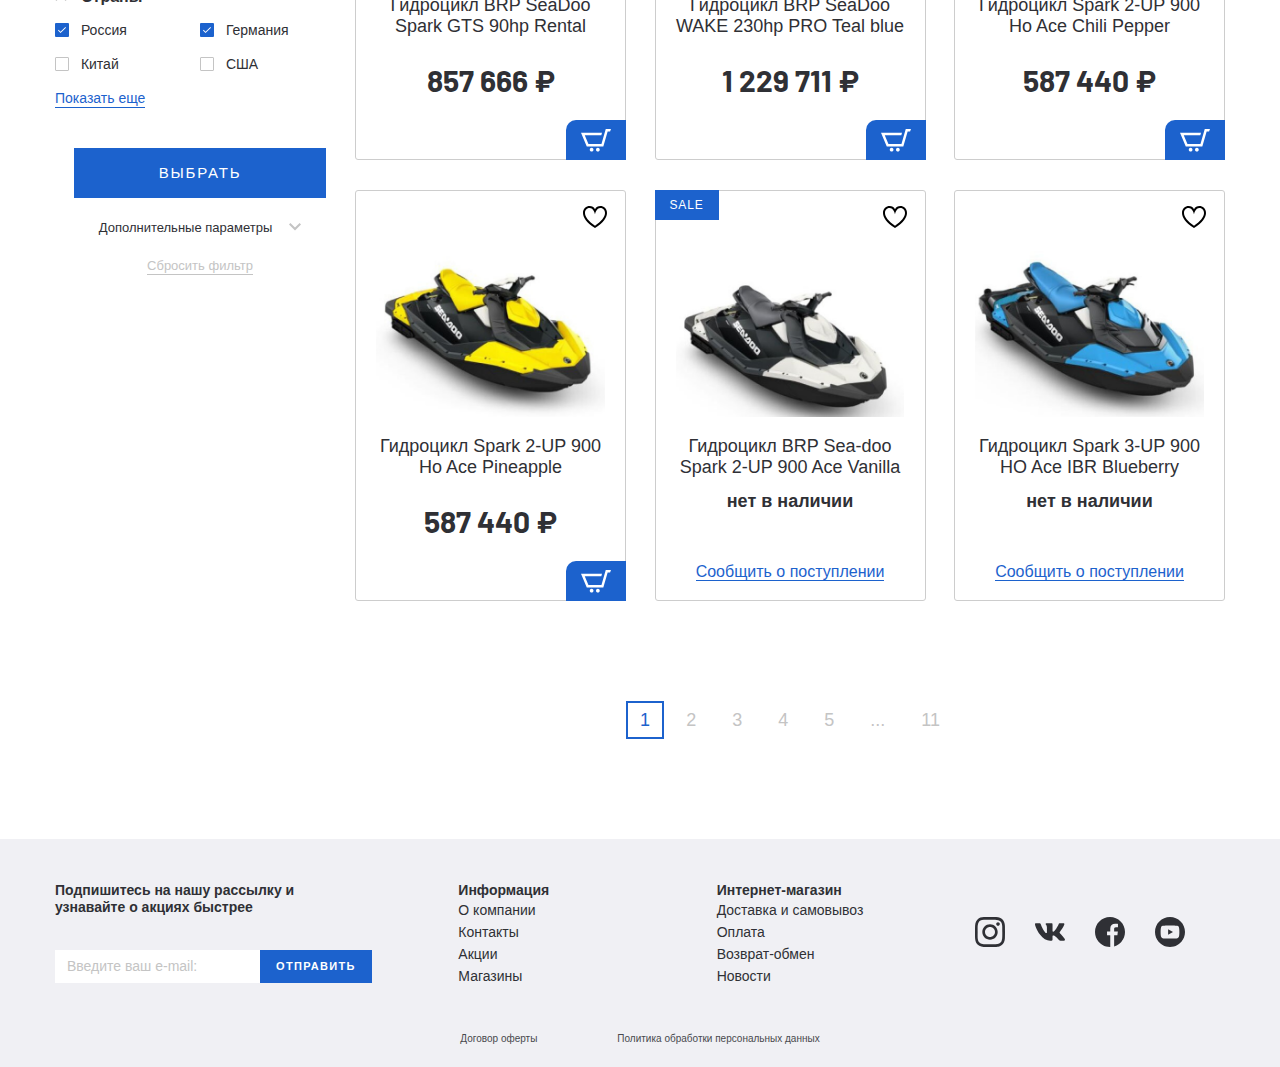
==== commit 6e41187a: "page 3 ready" ====
--- a/catalog.html
+++ b/catalog.html
@@ -16,6 +16,7 @@
   <link rel="preconnect" href="https://fonts.gstatic.com">
   <link href="https://fonts.googleapis.com/css2?family=Barlow:wght@400;700&display=swap" rel="stylesheet">
   <link rel="stylesheet" href="css/style.css">
+  <link rel="stylesheet" href="css/media.css">
 </head>
 
 <body>
@@ -43,7 +44,7 @@
               </li>
             </ul>
           </nav>
-          <a class="logo" href="#">
+          <a class="logo" href="/index.html">
             <img class="logo__img" src="/images/logo.svg" alt="logo">
           </a>
           <div class="header__box">
@@ -406,7 +407,7 @@
               <img class="product-item__basket-img" src="/images/basket-white.svg" alt="">
             </button>
             <a class="product-item__notify-link" href="#"><span>Сообщить о поступлении</span> </a>
-            <a class="product-item product-item--sale" href="#">
+            <a class="product-item product-item--sale" href="/product-page.html">
               <p class="product-item__hover-text">
                 посмотреть товар
               </p>
--- a/css/style.css
+++ b/css/style.css
@@ -1336,10 +1336,260 @@
     border-bottom: 1px solid #C4C4C4;
 }
 
-.catalog__filter-btngrid {
-
-}
-
-.catalog__filter-btnline {
-
+.product-card {
+    margin-bottom: 80px;
+}
+
+.product-card__inner {
+    display: flex;
+    justify-content: space-between;
+}
+
+.product-card__img-box {
+    max-width: 500px;
+    padding-top: 64px;
+    text-align: center;
+    font-family: 'Barlow', sans-serif;
+    color: #2F3035;
+    position: relative;
+}
+
+.product-card__img-box::before {
+    font-size: 15px;
+    line-height: 18px;
+    letter-spacing: 0.12em;
+    padding: 13px 25px;
+    border-radius: 3px;
+}
+
+.product-card__price-old {
+    font-size: 30px;
+    line-height: 44px;
+    opacity: 0.6;
+    background-image: url('/images/old-line.svg');
+    display: inline-block;
+    background-repeat: no-repeat;
+    background-size: cover;
+}
+
+.product-card__price-new {
+    font-weight: bold;
+    font-size: 40px;
+    line-height: 48px;
+    margin-bottom: 17px;
+}
+
+.product-card__link {
+    border-bottom: 1px solid #1C62CD;
+    font-size: 15px;
+    line-height: 18px;
+    color: #1C62CD;
+}
+
+.product-card__content {
+    max-width: 570px;
+}
+
+.product-card__title {
+    font-family: 'SFProDisplay-Bold', sans-serif;
+    font-weight: bold;
+    font-size: 30px;
+    line-height: 36px;
+    margin-bottom: 10px;
+}
+
+.product-card__code {
+    font-size: 15px;
+    line-height: 18px;
+    color: #2F3035;
+    opacity: 0.6;
+    margin-bottom: 22px;
+}
+
+.product-card__buttons {
+    display: flex;
+    margin-bottom: 50px;
+}
+
+.product-card__tab {
+    font-size: 20px;
+    line-height: 24px;
+    color: #2F3035;
+    opacity: 0.6;
+    padding-bottom: 5px;
+    padding-right: 17px;
+    margin-bottom: 5px;
+}
+
+.product-card__tab + .product-card__tab {
+    padding-left: 17px;
+}
+
+.product-card__tab.tab--active {
+    font-family: 'SFProDisplay-Bold', sans-serif;
+    font-weight: bold;
+    opacity: 1;
+    border-bottom: 2px solid #1C62CD;
+}
+
+.product-card__item {
+    padding: 15px 0 6px;
+    border-bottom: 1px solid rgba(47, 48, 53, 0.1);
+    display: flex;
+    justify-content: space-between;
+       
+}
+
+.product-card__item-left {
+    padding-right: 15px;
+}
+
+.product-card__item-right {
+    width: 125px;
+}
+
+.product-card__more {
+    font-size: 14px;
+    line-height: 17px;
+    color: #1C62CD;
+    border-bottom: 1px solid #1C62CD;
+    margin-bottom: 40px;
+}
+
+.product-card__list {
+    margin-bottom: 20px;
+}
+
+.product-card__btn button {
+    font-size: 14px;
+    line-height: 17px;
+    text-align: center;
+    letter-spacing: 0.12em;
+    text-transform: uppercase;
+    color: #FFFFFF;
+    padding: 16px 56px;
+    background: #1C62CD;
+    border-radius: 3px;
+    border: none;
+    cursor: pointer;
+}
+
+.product-card__buttons a+a {
+    margin-left: 30px;
+}
+
+.card__tabs {
+    margin-bottom: 100px;
+}
+
+.card__tab-box {
+    background: #F0F0F4;
+    display: flex;
+    justify-content: space-around;
+    align-items: center;
+    padding: 22px 0;
+    margin-bottom: 50px;
+}
+
+.card__tab {
+    font-size: 20px;
+    line-height: 24px;
+    color: #2F3035;
+    opacity: 0.6
+}
+
+.card__tab.tab--active{
+    opacity: 1;
+    border-bottom: 2px solid #1C62CD;
+}
+
+.card__top-line {
+    margin-bottom: 10px;
+}
+
+.card__label-search {
+    font-size: 17px;
+    line-height: 20px;
+    color: rgba(47, 48, 53, 0.7);
+}
+
+.card__input-search {
+    background: #F0F0F4;
+    border-radius: 3px;
+    margin-left: 17px;
+    padding: 9px 37px 9px 17px;
+    border: none;
+    margin-right: 100px;
+}
+
+.card__label-pickup {
+    margin-left: 54px;
+    font-size: 17px;
+    line-height: 20px;
+    color: rgba(47, 48, 53, 0.7);
+}
+
+.card__label-pickup .jq-checkbox, .jq-radio {
+    margin: 0 16px 0 0;
+}
+
+.card__list-item {
+    padding: 20px 0;
+    border-bottom: 1px solid rgba(47, 48, 53, 0.1);
+    display: flex;
+    font-size: 16px;
+    line-height: 22px;
+    color: rgba(47, 48, 53, 0.7);
+}
+
+.card__list-itemtitle {
+    color: rgb(47, 48, 53);
+    font-size: 20px;
+    line-height: 24px;
+}
+
+.card__list-adress {
+    width: 220px;
+    margin-right: 80px;
+}
+
+.card__list-workhours {
+    width: 173px;
+    margin-right: 80px;
+}
+.card__list-workhours span{
+    display: block;
+}
+
+.card__list-workhours span p{
+    display:inline-block;
+    width: 46px;
+    margin-right: 20px;
+}
+
+.card__list-avialable {
+    width: 140px;
+    margin-right: 60px;
+}
+
+.card__list-num {
+    width: 104px;
+}
+
+.card__list-btn {
+margin-left: auto;
+}
+
+.card__list-btn button {
+    font-size: 13px;
+    line-height: 16px;
+    text-align: center;
+    letter-spacing: 0.12em;
+    text-transform: uppercase;
+    color: #FFFFFF;
+    padding: 9px 40px;
+    background: #1C62CD;
+    border-radius: 3px;
+    border: none;
+    cursor: pointer;
 }--- a/css/media.css
+++ b/css/media.css
@@ -0,0 +1,3 @@
+@media (max-width: 1200px) {
+    
+}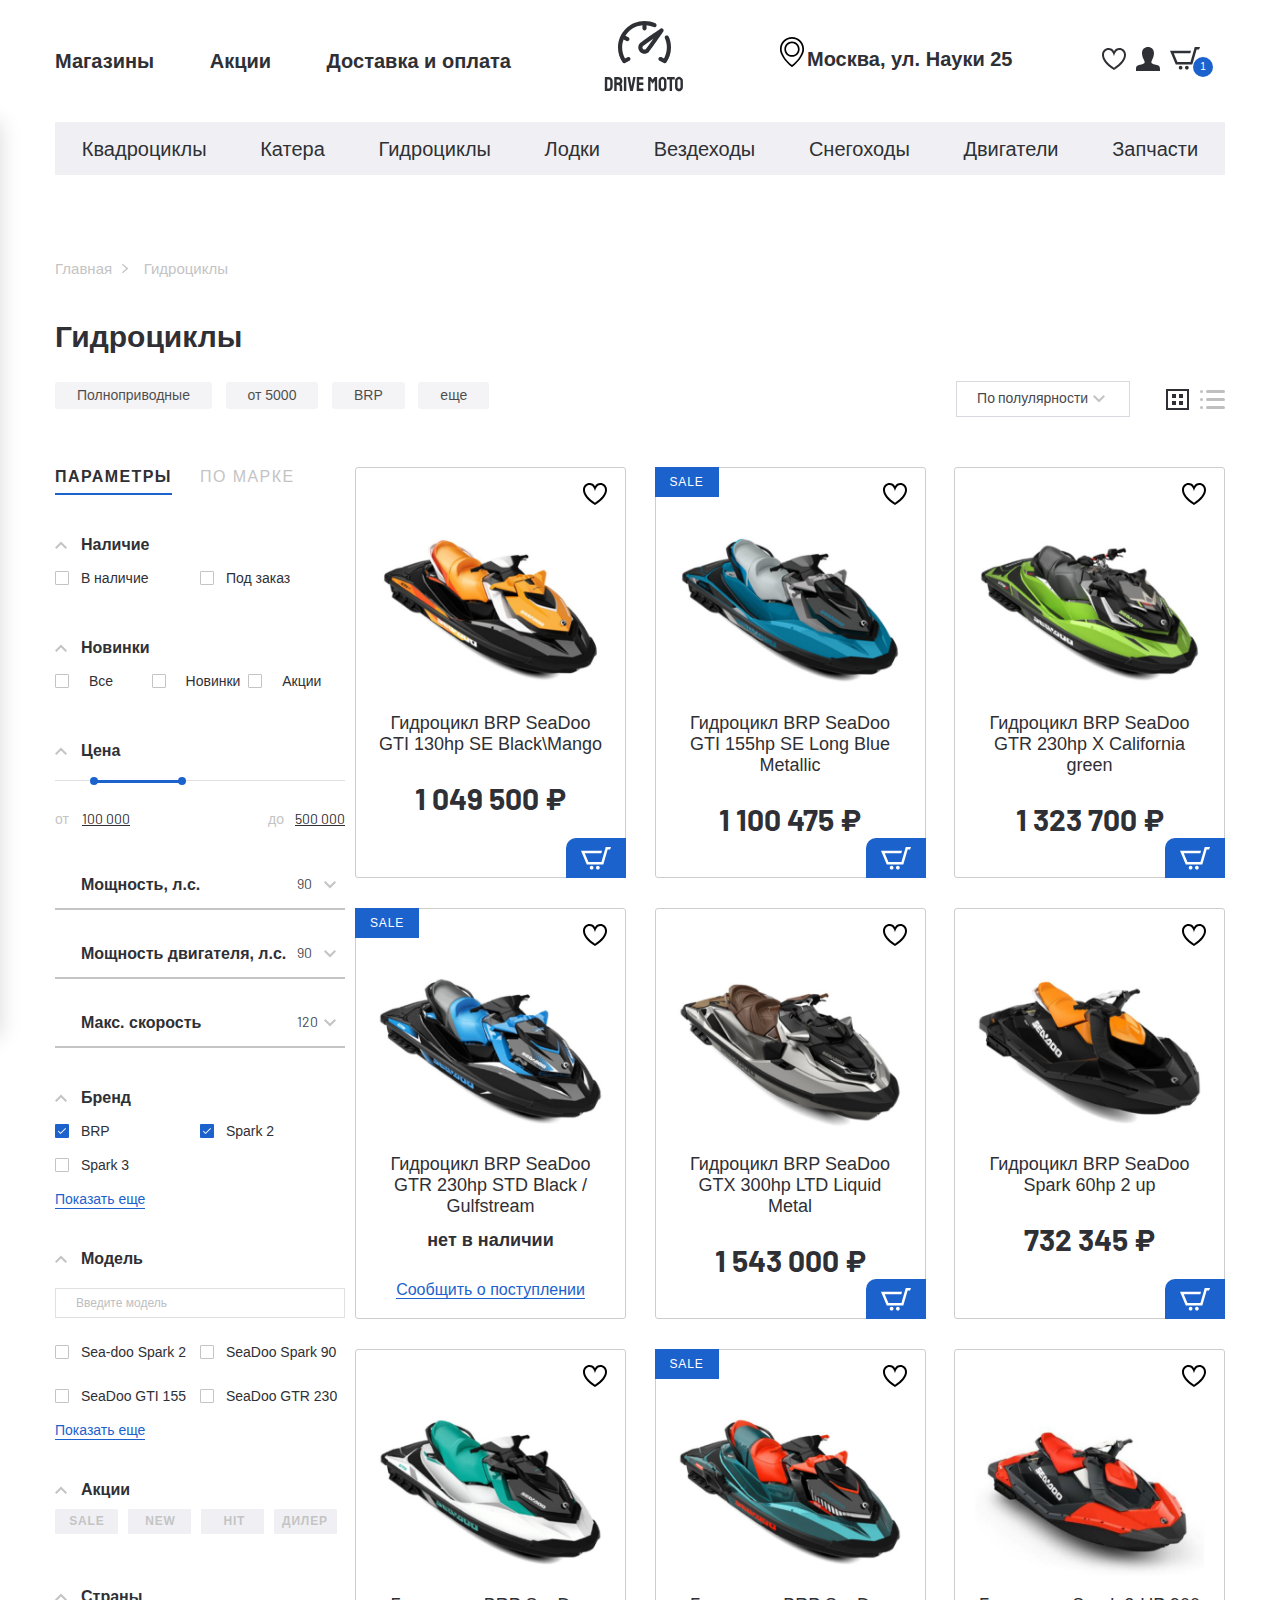
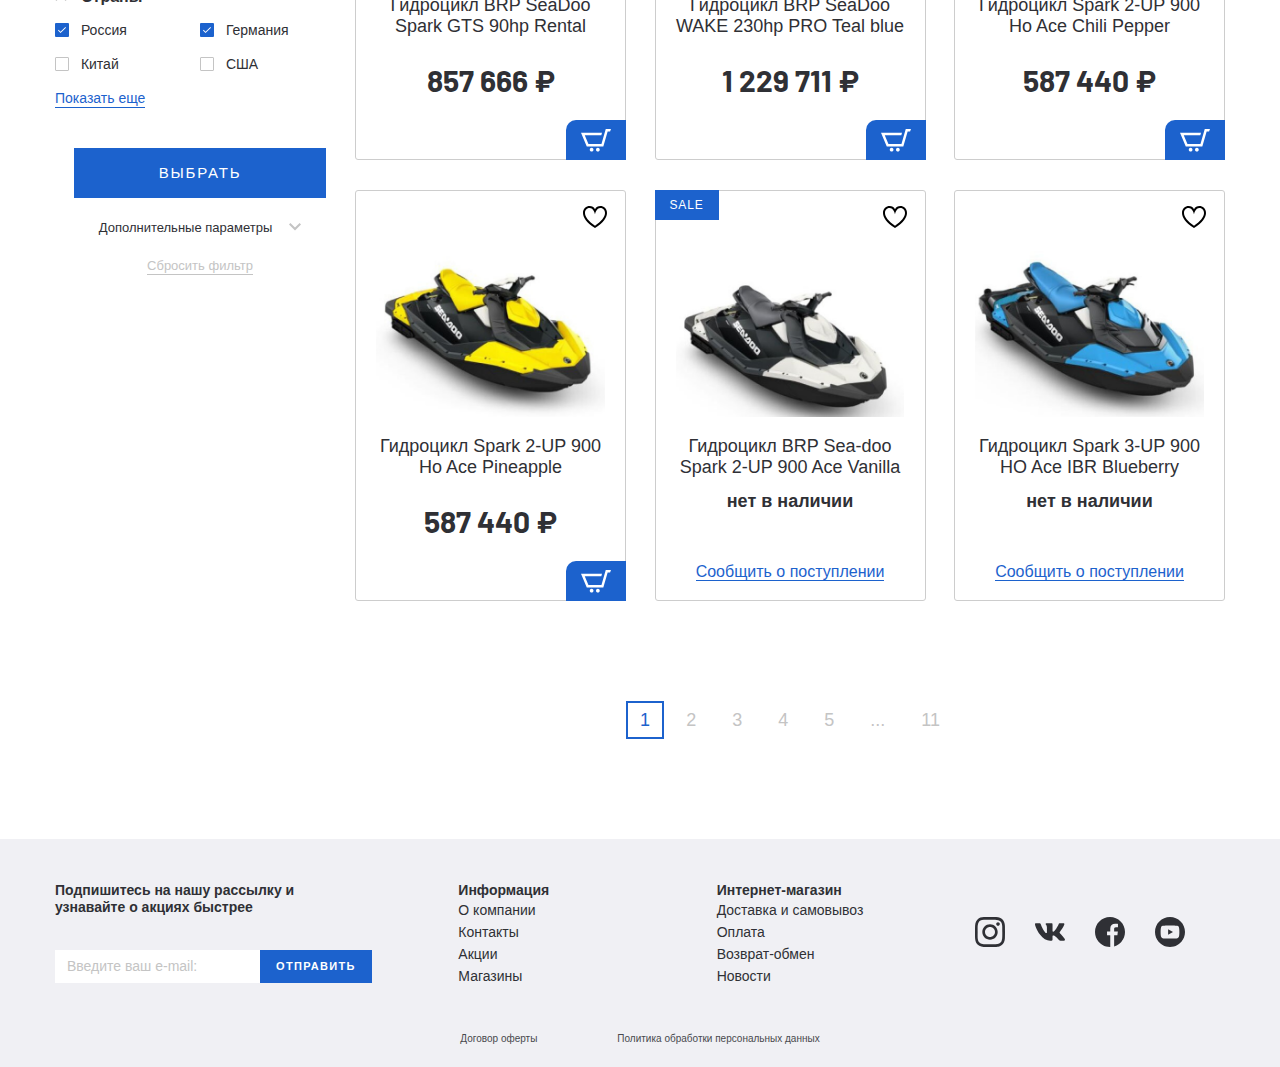
==== commit 398ea2c5: "Ready" ====
--- a/catalog.html
+++ b/catalog.html
@@ -26,6 +26,11 @@
       <div class="container">
         <div class="header__top-inner">
           <nav class="menu">
+            <button class="menu__btn">
+              <div class="menu__btn-line"></div>
+              <div class="menu__btn-line"></div>
+              <div class="menu__btn-line"></div>
+            </button>
             <ul class="menu__list">
               <li class="menu__item">
                 <a class="menu__link" href="#">
@@ -44,8 +49,8 @@
               </li>
             </ul>
           </nav>
-          <a class="logo" href="/index.html">
-            <img class="logo__img" src="/images/logo.svg" alt="logo">
+          <a class="logo" href="#">
+            <img class="logo__img" src="images/logo.svg" alt="logo">
           </a>
           <div class="header__box">
             <p class="header__adress">
@@ -54,17 +59,17 @@
             <ul class="user-list">
               <li class="user-list__item">
                 <a class="user-list__link" href="#">
-                  <img src="/images/menu-heart.svg" alt="">
+                  <img src="images/menu-heart.svg" alt="">
                 </a>
               </li>
               <li class="user-list__item">
                 <a class="user-list__link" href="#">
-                  <img src="/images/menu-person.svg" alt="">
+                  <img src="images/menu-person.svg" alt="">
                 </a>
               </li>
               <li class="user-list__item">
                 <a class="user-list__link basket" href="#">
-                  <img src="/images/menu-basket.svg" alt="">
+                  <img src="images/menu-basket.svg" alt="">
                   <p class="basket__num">1</p>
                 </a>
               </li>
@@ -72,6 +77,109 @@
           </div>
         </div>
       </div>
+    </div>
+    <ul class="menu-mobile__list">
+      <li class="menu-mobile__item">
+        <a class="menu-mobile__link" href="#">
+          <img class="menu-mobile__img" src="images/menu-person.svg" alt="">
+          <p>Войти</p>
+        </a>
+      </li>
+      <li class="menu-mobile__item">
+        <a class="menu-mobile__link" href="#">
+          <img class="menu-mobile__img" src="images/menu-person.svg" alt="">
+          <p>Регистрация</p>
+        </a>
+      </li>
+      <li class="menu-mobile__item">
+        <a class="menu-mobile__link" href="#">
+          <img class="menu-mobile__img" src="images/favorite-deactive.svg" alt="">
+          <p>Избранное</p>
+        </a>
+      </li>
+      <li class="menu-mobile__item">
+        <a class="menu-mobile__link" href="#">
+          <img class="menu-mobile__img" src="images/menu-basket.svg" alt="">
+          <p>Корзина</p>
+        </a>
+      </li>
+      <li class="menu-mobile__item">
+        <a class="menu-mobile__link" href="#">
+          <img class="menu-mobile__img" src="images/house.svg" alt="">
+          <p>Магазины</p>
+        </a>
+      </li>
+      <li class="menu-mobile__item">
+        <a class="menu-mobile__link" href="#">
+          <img class="menu-mobile__img" src="images/percent.svg" alt="">
+          <p>Акции</p>
+        </a>
+      </li>
+      <li class="menu-mobile__item">
+        <a class="menu-mobile__link" href="#">
+          <img class="menu-mobile__img" src="images/box.svg" alt="">
+          <p>Доставка и оплата</p>
+        </a>
+      </li>
+      <li class="menu-mobile__item">
+        <a class="menu-mobile__link" href="#">
+          <p>Квадроциклы</p>
+        </a>
+      </li>
+      <li class="menu-mobile__item">
+        <a class="menu-mobile__link" href="#">
+          <p>Катера</p>
+        </a>
+      </li>
+      <li class="menu-mobile__item">
+        <a class="menu-mobile__link" href="#">
+          <p>Гидроциклы</p>
+        </a>
+      </li>
+      <li class="menu-mobile__item">
+        <a class="menu-mobile__link" href="#">
+          <p>Лодки</p>
+        </a>
+      </li>
+      <li class="menu-mobile__item">
+        <a class="menu-mobile__link" href="#">
+          <p>Вездеходы</p>
+        </a>
+      </li>
+      <li class="menu-mobile__item">
+        <a class="menu-mobile__link" href="#">
+          <p>Снегоходы</p>
+        </a>
+      </li>
+      <li class="menu-mobile__item">
+        <a class="menu-mobile__link" href="#">
+          <p>Двигатели</p>
+        </a>
+      </li>
+      <li class="menu-mobile__item">
+        <a class="menu-mobile__link" href="#">
+          <p>Запчасти</p>
+        </a>
+      </li>
+    </ul>
+    <div class="menu__mobile-linewrapper">
+      <ul class="menu__mobile-line">
+        <li class="menu__item">
+          <a class="menu__link" href="#">
+            Магазины
+          </a>
+        </li>
+        <li class="menu__item">
+          <a class="menu__link" href="#">
+            Акции
+          </a>
+        </li>
+        <li class="menu__item">
+          <a class="menu__link" href="#">
+            Доставка и оплата
+          </a>
+        </li>
+      </ul>
     </div>
     <div class="header__bottom">
       <div class="container">
@@ -83,7 +191,7 @@
             <a class="menu-categories__link" href="#">Катера</a>
           </li>
           <li class="menu-categories__item">
-            <a class="menu-categories__link" href="#">Гидроциклы</a>
+            <a class="menu-categories__link" href="/catalog.html">Гидроциклы</a>
           </li>
           <li class="menu-categories__item">
             <a class="menu-categories__link" href="#">Лодки</a>
@@ -107,14 +215,16 @@
 
   <div class="breadcrumbs">
     <div class="container">
-      <ul class="breadcrumbs__list">
-        <li class="breadcrumbs__list-item"><a href="/index.html">
-            Главная
-          </a></li>
-        <li class="breadcrumbs__list-item"><span>
-            Гидроциклы
-          </span></li>
-      </ul>
+      <div class="breadcrumbs__inner">
+        <ul class="breadcrumbs__list mobile-overflow ">
+          <li class="breadcrumbs__list-item"><a href="/index.html">
+              Главная
+            </a></li>
+          <li class="breadcrumbs__list-item"><span>
+              Гидроциклы
+            </span></li>
+        </ul>
+      </div>
     </div>
   </div>
 
@@ -124,11 +234,13 @@
         Гидроциклы
       </h2>
       <div class="catalog__filter">
-        <div class="caralog__filter-items">
-          <button class="catalog__filter-items_btn">Полноприводные</button>
-          <button class="catalog__filter-items_btn">от 5000</button>
-          <button class="catalog__filter-items_btn">BRP</button>
-          <button class="catalog__filter-items_btn">еще</button>
+        <div class="catalog__filter-itemsinner">
+          <div class="caralog__filter-items mobile-overflow">
+            <button class="catalog__filter-items_btn">Полноприводные</button>
+            <button class="catalog__filter-items_btn">от 5000</button>
+            <button class="catalog__filter-items_btn">BRP</button>
+            <button class="catalog__filter-items_btn">еще</button>
+          </div>
         </div>
         <div class="catalog__filter-btn">
           <select class="filter-style select-item">
@@ -162,239 +274,242 @@
       </div>
 
       <div class="catalog__inner">
+        <div class="aside__btn">
+          Фильтр
+        </div>
         <aside class="catalog__inner-aside aside-filter">
-          <div class="tabs-wrapper">
+          <div class="tabs-wrapper tabs-wrapper--no-scroll">
             <div class="tabs aside-filter__tabs">
               <a class="tab aside-filter__tab tab--active" href="#filter1"><span>Параметры</span></a>
               <a class="tab aside-filter__tab" href="#filter2"><span>по марке</span></a>
             </div>
-            <div class="tabs-container">
-              <div class="tabs-content aside-filter__tabs-content tabs-content--active" id="filter1">
-
-                <form class="aside-filter__form">
-                  <ul class="aside-filter__list">
-                    <li class="aside-filter__item-drop">
-                      <p class="aside-filter__item-title filter__item-drop filter__item-drop--active">Наличие</p>
+          </div>
+          <div class="tabs-container">
+            <div class="tabs-content aside-filter__tabs-content tabs-content--active" id="filter1">
+
+              <form class="aside-filter__form">
+                <ul class="aside-filter__list">
+                  <li class="aside-filter__item-drop">
+                    <p class="aside-filter__item-title filter__item-drop filter__item-drop--active">Наличие</p>
+                    <div class="aside-filter__content">
+                      <div class="aside-filter__content-box">
+                        <label class="aside-filter__content-label">
+                          <input class="filter-style" type="checkbox">
+                          В наличие</label>
+                      </div>
+                      <div class="aside-filter__content-box">
+                        <label class="aside-filter__content-label">
+                          <input class="filter-style" type="checkbox">
+                          Под заказ</label>
+                      </div>
+
+                    </div>
+                  </li>
+                  <li class="aside-filter__item-drop">
+                    <p class="aside-filter__item-title filter__item-drop filter__item-drop--active">Новинки</p>
+                    <div class="aside-filter__content aside-filter__content-radio">
+                      <div class="aside-filter__content-box">
+                        <label class="aside-filter__content-label">
+                          <input class="filter-style" name="radio" type="radio">
+                          Все</label>
+                      </div>
+                      <div class="aside-filter__content-box">
+                        <label class="aside-filter__content-label">
+                          <input class="filter-style" name="radio" type="radio">
+                          Новинки</label>
+                      </div>
+                      <div class="aside-filter__content-box">
+                        <label class="aside-filter__content-label">
+                          <input class="filter-style" name="radio" type="radio">
+                          Акции</label>
+                      </div>
+
+                    </div>
+                  </li>
+                  <li class="aside-filter__item-drop">
+                    <p class="aside-filter__item-title filter__item-drop filter__item-drop--active">Цена</p>
+                    <div class="aside-filter__content">
+                      <input type="text" class="js-range-slider" name="my_range" value="" data-min="100000"
+                        data-max="500000" data-from="150000" data-to="275000" data-grid="false" />
+                    </div>
+                  </li>
+
+                  <li class="aside-filter__item-list">
+                    <div class="filter__item-list">
+                      <p class="filter__item-listtitle">
+                        Мощность, л.с.
+                      </p>
+                      <select class="filter-style filter__item-listselect">
+                        <option>90</option>
+                        <option>130</option>
+                        <option>154</option>
+                        <option>230</option>
+                        <option>300</option>
+                      </select>
+                    </div>
+
+                    <div class="filter__item-list">
+                      <p class="filter__item-listtitle">
+                        Мощность двигателя, л.с.
+                      </p>
+                      <select class="filter-style filter__item-listselect">
+                        <option>90</option>
+                        <option>130</option>
+                        <option>154</option>
+                        <option>230</option>
+                        <option>300</option>
+                      </select>
+                    </div>
+
+                    <div class="filter__item-list">
+                      <p class="filter__item-listtitle">
+                        Макс. скорость
+                      </p>
+                      <select class="filter-style filter__item-listselect">
+                        <option>120</option>
+                        <option>150</option>
+                        <option>184</option>
+                        <option>230</option>
+                        <option>300</option>
+                      </select>
+                    </div>
+
+                  </li>
+                  <li class="aside-filter__item-drop">
+                    <p class="aside-filter__item-title filter__item-drop filter__item-drop--active">Бренд</p>
+                    <div class="aside-filter__content">
+                      <div class="aside-filter__content-box">
+                        <label class="aside-filter__content-label">
+                          <input checked class="filter-style" type="checkbox">
+                          BRP</label>
+                      </div>
+                      <div class="aside-filter__content-box">
+                        <label class="aside-filter__content-label">
+                          <input checked class="filter-style" type="checkbox">
+                          Spark 2</label>
+                      </div>
+                      <div class="aside-filter__content-box">
+                        <label class="aside-filter__content-label">
+                          <input class="filter-style" type="checkbox">
+                          Spark 3 </label>
+                      </div>
+                      <div class="filter-more">
+                        <button class="filter-more__btn" href="">Показать еще</button>
+                      </div>
+                    </div>
+
+                  </li>
+                  <li class="aside-filter__item-drop">
+                    <p class="aside-filter__item-title filter__item-drop filter__item-drop--active">Модель</p>
+                    <div class="aside-filter__content">
+                      <input class="filter-search" type="text" placeholder="Введите модель ">
+                      <div class="aside-filter__content-box">
+                        <label class="aside-filter__content-label">
+                          <input class="filter-style" type="checkbox">
+                          Sea-doo Spark 2</label>
+                      </div>
+                      <div class="aside-filter__content-box">
+                        <label class="aside-filter__content-label">
+                          <input class="filter-style" type="checkbox">
+                          SeaDoo Spark 90 </label>
+                      </div>
                       <div class="aside-filter__content">
                         <div class="aside-filter__content-box">
                           <label class="aside-filter__content-label">
                             <input class="filter-style" type="checkbox">
-                            В наличие</label>
+                            SeaDoo GTI 155</label>
                         </div>
                         <div class="aside-filter__content-box">
                           <label class="aside-filter__content-label">
                             <input class="filter-style" type="checkbox">
-                            Под заказ</label>
-                        </div>
-
-                      </div>
-                    </li>
-                    <li class="aside-filter__item-drop">
-                      <p class="aside-filter__item-title filter__item-drop filter__item-drop--active">Новинки</p>
-                      <div class="aside-filter__content aside-filter__content-radio">
-                        <div class="aside-filter__content-box">
-                          <label class="aside-filter__content-label">
-                            <input class="filter-style" name="radio" type="radio">
-                            Все</label>
-                        </div>
-                        <div class="aside-filter__content-box">
-                          <label class="aside-filter__content-label">
-                            <input class="filter-style" name="radio" type="radio">
-                            Новинки</label>
-                        </div>
-                        <div class="aside-filter__content-box">
-                          <label class="aside-filter__content-label">
-                            <input class="filter-style" name="radio" type="radio">
-                            Акции</label>
-                        </div>
-
-                      </div>
-                    </li>
-                    <li class="aside-filter__item-drop">
-                      <p class="aside-filter__item-title filter__item-drop filter__item-drop--active">Цена</p>
-                      <div class="aside-filter__content">
-                        <input type="text" class="js-range-slider" name="my_range" value="" data-min="100000"
-                          data-max="500000" data-from="150000" data-to="275000" data-grid="false" />
-                      </div>
-                    </li>
-
-                    <li class="aside-filter__item-list">
-                      <div class="filter__item-list">
-                        <p class="filter__item-listtitle">
-                          Мощность, л.с.
-                        </p>
-                        <select class="filter-style filter__item-listselect">
-                          <option>90</option>
-                          <option>130</option>
-                          <option>154</option>
-                          <option>230</option>
-                          <option>300</option>
-                        </select>
-                      </div>
-
-                      <div class="filter__item-list">
-                        <p class="filter__item-listtitle">
-                          Мощность двигателя, л.с.
-                        </p>
-                        <select class="filter-style filter__item-listselect">
-                          <option>90</option>
-                          <option>130</option>
-                          <option>154</option>
-                          <option>230</option>
-                          <option>300</option>
-                        </select>
-                      </div>
-
-                      <div class="filter__item-list">
-                        <p class="filter__item-listtitle">
-                          Макс. скорость
-                        </p>
-                        <select class="filter-style filter__item-listselect">
-                          <option>120</option>
-                          <option>150</option>
-                          <option>184</option>
-                          <option>230</option>
-                          <option>300</option>
-                        </select>
-                      </div>
-
-                    </li>
-                    <li class="aside-filter__item-drop">
-                      <p class="aside-filter__item-title filter__item-drop filter__item-drop--active">Бренд</p>
-                      <div class="aside-filter__content">
-                        <div class="aside-filter__content-box">
-                          <label class="aside-filter__content-label">
-                            <input checked class="filter-style" type="checkbox">
-                            BRP</label>
-                        </div>
-                        <div class="aside-filter__content-box">
-                          <label class="aside-filter__content-label">
-                            <input checked class="filter-style" type="checkbox">
-                            Spark 2</label>
-                        </div>
-                        <div class="aside-filter__content-box">
-                          <label class="aside-filter__content-label">
-                            <input class="filter-style" type="checkbox">
-                            Spark 3 </label>
+                            SeaDoo GTR 230</label>
                         </div>
                         <div class="filter-more">
                           <button class="filter-more__btn" href="">Показать еще</button>
                         </div>
                       </div>
-                      
-                    </li>
-                    <li class="aside-filter__item-drop">
-                      <p class="aside-filter__item-title filter__item-drop filter__item-drop--active">Модель</p>
-                      <div class="aside-filter__content">
-                        <input class="filter-search" type="text" placeholder="Введите модель ">
-                        <div class="aside-filter__content-box">
-                          <label class="aside-filter__content-label">
-                            <input class="filter-style" type="checkbox">
-                            Sea-doo Spark 2</label>
-                        </div>
-                        <div class="aside-filter__content-box">
-                          <label class="aside-filter__content-label">
-                            <input class="filter-style" type="checkbox">
-                            SeaDoo Spark 90 </label>
-                        </div>
-                        <div class="aside-filter__content">
-                          <div class="aside-filter__content-box">
-                            <label class="aside-filter__content-label">
-                              <input class="filter-style" type="checkbox">
-                              SeaDoo GTI 155</label>
-                          </div>
-                          <div class="aside-filter__content-box">
-                            <label class="aside-filter__content-label">
-                              <input class="filter-style" type="checkbox">
-                              SeaDoo GTR 230</label>
-                          </div>
-                          <div class="filter-more">
-                            <button class="filter-more__btn" href="">Показать еще</button>
-                          </div>
-                      </div>
-                     
-                    </li>
-                    <li class="aside-filter__item-drop btn-checked">
-                      <p class="aside-filter__item-title filter__item-drop filter__item-drop--active">Акции</p>
-                      <div class="aside-filter__content">
-                        <div class="aside-filter__content-box">
-                          <label class="aside-filter__content-label">
-                            <input class="filter-style" type="checkbox">
-                            <span class="btn-checked__text">SALE</span></label>
-                        </div>
-                        <div class="aside-filter__content-box">
-                          <label class="aside-filter__content-label">
-                            <input class="filter-style" type="checkbox">
-                            <span class="btn-checked__text">NEW</span></label>
-                        </div>
-                        <div class="aside-filter__content-box">
-                          <label class="aside-filter__content-label">
-                            <input class="filter-style" type="checkbox">
-                            <span class="btn-checked__text">HIT</span></label>
-                        </div>
-                        <div class="aside-filter__content-box">
-                          <label class="aside-filter__content-label">
-                            <input class="filter-style" type="checkbox">
-                            <span class="btn-checked__text">ДИЛЕР</span></label>
-                        </div>
-                       
-                      </div>
-                    </li>
-                    <li class="aside-filter__item-drop">
-                      <p class="aside-filter__item-title filter__item-drop filter__item-drop--active">Страны</p>
-                      <div class="aside-filter__content">
-                        <div class="aside-filter__content-box">
-                          <label class="aside-filter__content-label">
-                            <input checked class="filter-style" type="checkbox">
-                            Россия</label>
-                        </div>
-                        <div class="aside-filter__content-box">
-                          <label class="aside-filter__content-label">
-                            <input checked class="filter-style" type="checkbox">
-                            Германия</label>
-                        </div>
-                        <div class="aside-filter__content-box">
-                          <label class="aside-filter__content-label">
-                            <input class="filter-style" type="checkbox">
-                            Китай</label>
-                        </div>
-                        <div class="aside-filter__content-box">
-                          <label class="aside-filter__content-label">
-                            <input class="filter-style" type="checkbox">
-                            CША</label>
-                        </div>
-                        <div class="filter-more">
-                          <button class="filter-more__btn" href="">Показать еще</button>
-                        </div>
-                      </div>
-                    </li>
-
-                    <li class="aside-fitlter__item-drop aside-fitlter__item-btn">
-                      <button class="filter-btn__send filter-btn__send--active" type="submit">ВЫБРАТЬ</button>
-                      <p class="filter__extra" >Дополнительные параметры</p>
-                      <div class="filter__extra-content">More</div>
-                      <button class="filter-btn__reset" type="submit">Сбросить фильтр</button>
-                    </li>
-                  </ul>
-                </form>
-
-              </div>
-              <div class="tabs-content aside-filter__tabs-content" id="filter2">content-2</div>
+
+                  </li>
+                  <li class="aside-filter__item-drop btn-checked">
+                    <p class="aside-filter__item-title filter__item-drop filter__item-drop--active">Акции</p>
+                    <div class="aside-filter__content">
+                      <div class="aside-filter__content-box">
+                        <label class="aside-filter__content-label">
+                          <input class="filter-style" type="checkbox">
+                          <span class="btn-checked__text">SALE</span></label>
+                      </div>
+                      <div class="aside-filter__content-box">
+                        <label class="aside-filter__content-label">
+                          <input class="filter-style" type="checkbox">
+                          <span class="btn-checked__text">NEW</span></label>
+                      </div>
+                      <div class="aside-filter__content-box">
+                        <label class="aside-filter__content-label">
+                          <input class="filter-style" type="checkbox">
+                          <span class="btn-checked__text">HIT</span></label>
+                      </div>
+                      <div class="aside-filter__content-box">
+                        <label class="aside-filter__content-label">
+                          <input class="filter-style" type="checkbox">
+                          <span class="btn-checked__text">ДИЛЕР</span></label>
+                      </div>
+
+                    </div>
+                  </li>
+                  <li class="aside-filter__item-drop">
+                    <p class="aside-filter__item-title filter__item-drop filter__item-drop--active">Страны</p>
+                    <div class="aside-filter__content">
+                      <div class="aside-filter__content-box">
+                        <label class="aside-filter__content-label">
+                          <input checked class="filter-style" type="checkbox">
+                          Россия</label>
+                      </div>
+                      <div class="aside-filter__content-box">
+                        <label class="aside-filter__content-label">
+                          <input checked class="filter-style" type="checkbox">
+                          Германия</label>
+                      </div>
+                      <div class="aside-filter__content-box">
+                        <label class="aside-filter__content-label">
+                          <input class="filter-style" type="checkbox">
+                          Китай</label>
+                      </div>
+                      <div class="aside-filter__content-box">
+                        <label class="aside-filter__content-label">
+                          <input class="filter-style" type="checkbox">
+                          CША</label>
+                      </div>
+                      <div class="filter-more">
+                        <button class="filter-more__btn" href="">Показать еще</button>
+                      </div>
+                    </div>
+                  </li>
+
+                  <li class="aside-fitlter__item-drop aside-fitlter__item-btn">
+                    <button class="filter-btn__send filter-btn__send--active" type="submit">ВЫБРАТЬ</button>
+                    <p class="filter__extra">Дополнительные параметры</p>
+                    <div class="filter__extra-content">More</div>
+                    <button class="filter-btn__reset" type="submit">Сбросить фильтр</button>
+                  </li>
+                </ul>
+              </form>
+
             </div>
+            <div class="tabs-content aside-filter__tabs-content" id="filter2">content-2</div>
           </div>
         </aside>
         <div class="catalog__inner-list">
           <div class="product-item__wrapper">
             <button class="product-item__favorite"> </button>
             <button class="product-item__basket">
-              <img class="product-item__basket-img" src="/images/basket-white.svg" alt="">
+              <img class="product-item__basket-img" src="images/basket-white.svg" alt="">
             </button>
             <a class="product-item__notify-link" href="#"><span>Сообщить о поступлении</span> </a>
             <a class="product-item" href="#">
               <p class="product-item__hover-text">
                 посмотреть товар
               </p>
-              <img class="porduct-item__img" src="/images/content/gidrotsikl-1.png" alt="">
+              <img class="porduct-item__img" src="images/content/gidrotsikl-1.png" alt="">
               <h4 class="product-item__title">Гидроцикл BRP SeaDoo GTI 130hp SE Black\Mango</h4>
               <p class="price product-item__price">1 049 500 ₽</p>
               <p class="product-item__notify-text">нет в наличии</p>
@@ -404,14 +519,14 @@
           <div class="product-item__wrapper">
             <button class="product-item__favorite"> </button>
             <button class="product-item__basket">
-              <img class="product-item__basket-img" src="/images/basket-white.svg" alt="">
+              <img class="product-item__basket-img" src="images/basket-white.svg" alt="">
             </button>
             <a class="product-item__notify-link" href="#"><span>Сообщить о поступлении</span> </a>
             <a class="product-item product-item--sale" href="/product-page.html">
               <p class="product-item__hover-text">
                 посмотреть товар
               </p>
-              <img class="porduct-item__img" src="/images/content/gidrotsikl-2.png" alt="">
+              <img class="porduct-item__img" src="images/content/gidrotsikl-2.png" alt="">
               <h4 class="product-item__title">Гидроцикл BRP SeaDoo GTI 155hp SE Long Blue Metallic</h4>
               <p class="price product-item__price">1 100 475 ₽</p>
               <p class="product-item__notify-text">нет в наличии</p>
@@ -421,14 +536,14 @@
           <div class="product-item__wrapper">
             <button class="product-item__favorite"> </button>
             <button class="product-item__basket">
-              <img class="product-item__basket-img" src="/images/basket-white.svg" alt="">
+              <img class="product-item__basket-img" src="images/basket-white.svg" alt="">
             </button>
             <a class="product-item__notify-link" href="#"><span>Сообщить о поступлении</span> </a>
             <a class="product-item" href="#">
               <p class="product-item__hover-text">
                 посмотреть товар
               </p>
-              <img class="porduct-item__img" src="/images/content/gidrotsikl-3.png" alt="">
+              <img class="porduct-item__img" src="images/content/gidrotsikl-3.png" alt="">
               <h4 class="product-item__title">Гидроцикл BRP SeaDoo GTR 230hp X California green</h4>
               <p class="price product-item__price">1 323 700 ₽</p>
               <p class="product-item__notify-text">нет в наличии</p>
@@ -438,14 +553,14 @@
           <div class="product-item__wrapper product-item__not-available">
             <button class="product-item__favorite"> </button>
             <button class="product-item__basket">
-              <img class="product-item__basket-img" src="/images/basket-white.svg" alt="">
+              <img class="product-item__basket-img" src="images/basket-white.svg" alt="">
             </button>
             <a class="product-item__notify-link" href="#"><span>Сообщить о поступлении</span> </a>
             <a class="product-item product-item--sale" href="#">
               <p class="product-item__hover-text">
                 посмотреть товар
               </p>
-              <img class="porduct-item__img" src="/images/content/gidrotsikl-4.png" alt="">
+              <img class="porduct-item__img" src="images/content/gidrotsikl-4.png" alt="">
               <h4 class="product-item__title">Гидроцикл BRP SeaDoo GTR 230hp STD Black / Gulfstream</h4>
               <p class="price product-item__price">1 349 500 ₽</p>
               <p class="product-item__notify-text">нет в наличии</p>
@@ -455,14 +570,14 @@
           <div class="product-item__wrapper">
             <button class="product-item__favorite"> </button>
             <button class="product-item__basket">
-              <img class="product-item__basket-img" src="/images/basket-white.svg" alt="">
+              <img class="product-item__basket-img" src="images/basket-white.svg" alt="">
             </button>
             <a class="product-item__notify-link" href="#"><span>Сообщить о поступлении</span> </a>
             <a class="product-item" href="#">
               <p class="product-item__hover-text">
                 посмотреть товар
               </p>
-              <img class="porduct-item__img" src="/images/content/gidrotsikl-5.png" alt="">
+              <img class="porduct-item__img" src="images/content/gidrotsikl-5.png" alt="">
               <h4 class="product-item__title">Гидроцикл BRP SeaDoo GTX 300hp LTD Liquid Metal</h4>
               <p class="price product-item__price">1 543 000 ₽</p>
               <p class="product-item__notify-text">нет в наличии</p>
@@ -472,14 +587,14 @@
           <div class="product-item__wrapper">
             <button class="product-item__favorite"> </button>
             <button class="product-item__basket">
-              <img class="product-item__basket-img" src="/images/basket-white.svg" alt="">
+              <img class="product-item__basket-img" src="images/basket-white.svg" alt="">
             </button>
             <a class="product-item__notify-link" href="#"><span>Сообщить о поступлении</span> </a>
             <a class="product-item" href="#">
               <p class="product-item__hover-text">
                 посмотреть товар
               </p>
-              <img class="porduct-item__img" src="/images/content/gidrotsikl-6.png" alt="">
+              <img class="porduct-item__img" src="images/content/gidrotsikl-6.png" alt="">
               <h4 class="product-item__title">Гидроцикл BRP SeaDoo Spark 60hp 2 up</h4>
               <p class="price product-item__price">732 345 ₽</p>
               <p class="product-item__notify-text">нет в наличии</p>
@@ -489,14 +604,14 @@
           <div class="product-item__wrapper">
             <button class="product-item__favorite"> </button>
             <button class="product-item__basket">
-              <img class="product-item__basket-img" src="/images/basket-white.svg" alt="">
+              <img class="product-item__basket-img" src="images/basket-white.svg" alt="">
             </button>
             <a class="product-item__notify-link" href="#"><span>Сообщить о поступлении</span> </a>
             <a class="product-item" href="#">
               <p class="product-item__hover-text">
                 посмотреть товар
               </p>
-              <img class="porduct-item__img" src="/images/content/gidrotsikl-7.png" alt="">
+              <img class="porduct-item__img" src="images/content/gidrotsikl-7.png" alt="">
               <h4 class="product-item__title">Гидроцикл BRP SeaDoo Spark GTS 90hp Rental</h4>
               <p class="price product-item__price">857 666 ₽</p>
               <p class="product-item__notify-text">нет в наличии</p>
@@ -506,14 +621,14 @@
           <div class="product-item__wrapper">
             <button class="product-item__favorite"> </button>
             <button class="product-item__basket">
-              <img class="product-item__basket-img" src="/images/basket-white.svg" alt="">
+              <img class="product-item__basket-img" src="images/basket-white.svg" alt="">
             </button>
             <a class="product-item__notify-link" href="#"><span>Сообщить о поступлении</span> </a>
             <a class="product-item product-item--sale" href="#">
               <p class="product-item__hover-text">
                 посмотреть товар
               </p>
-              <img class="porduct-item__img" src="/images/content/gidrotsikl-8.png" alt="">
+              <img class="porduct-item__img" src="images/content/gidrotsikl-8.png" alt="">
               <h4 class="product-item__title">Гидроцикл BRP SeaDoo WAKE 230hp PRO Teal blue</h4>
               <p class="price product-item__price">1 229 711 ₽</p>
               <p class="product-item__notify-text">нет в наличии</p>
@@ -523,14 +638,14 @@
           <div class="product-item__wrapper">
             <button class="product-item__favorite"> </button>
             <button class="product-item__basket">
-              <img class="product-item__basket-img" src="/images/basket-white.svg" alt="">
+              <img class="product-item__basket-img" src="images/basket-white.svg" alt="">
             </button>
             <a class="product-item__notify-link" href="#"><span>Сообщить о поступлении</span> </a>
             <a class="product-item" href="#">
               <p class="product-item__hover-text">
                 посмотреть товар
               </p>
-              <img class="porduct-item__img" src="/images/content/gidrotsikl-9.png" alt="">
+              <img class="porduct-item__img" src="images/content/gidrotsikl-9.png" alt="">
               <h4 class="product-item__title">Гидроцикл Spark 2-UP 900 Ho Ace Chili Pepper</h4>
               <p class="price product-item__price">587 440 ₽</p>
               <p class="product-item__notify-text">нет в наличии</p>
@@ -540,14 +655,14 @@
           <div class="product-item__wrapper">
             <button class="product-item__favorite"> </button>
             <button class="product-item__basket">
-              <img class="product-item__basket-img" src="/images/basket-white.svg" alt="">
+              <img class="product-item__basket-img" src="images/basket-white.svg" alt="">
             </button>
             <a class="product-item__notify-link" href="#"><span>Сообщить о поступлении</span> </a>
             <a class="product-item" href="#">
               <p class="product-item__hover-text">
                 посмотреть товар
               </p>
-              <img class="porduct-item__img" src="/images/content/gidrotsikl-10.png" alt="">
+              <img class="porduct-item__img" src="images/content/gidrotsikl-10.png" alt="">
               <h4 class="product-item__title">Гидроцикл Spark 2-UP 900 Ho Ace Pineapple</h4>
               <p class="price product-item__price">587 440 ₽</p>
               <p class="product-item__notify-text">нет в наличии</p>
@@ -557,14 +672,14 @@
           <div class="product-item__wrapper product-item__not-available">
             <button class="product-item__favorite"> </button>
             <button class="product-item__basket">
-              <img class="product-item__basket-img" src="/images/basket-white.svg" alt="">
+              <img class="product-item__basket-img" src="images/basket-white.svg" alt="">
             </button>
             <a class="product-item__notify-link" href="#"><span>Сообщить о поступлении</span> </a>
             <a class="product-item product-item--sale" href="#">
               <p class="product-item__hover-text">
                 посмотреть товар
               </p>
-              <img class="porduct-item__img" src="/images/content/gidrotsikl-11.png" alt="">
+              <img class="porduct-item__img" src="images/content/gidrotsikl-11.png" alt="">
               <h4 class="product-item__title">Гидроцикл BRP Sea-doo Spark 2-UP 900 Ace Vanilla</h4>
               <p class="price product-item__price">1 049 500 ₽</p>
               <p class="product-item__notify-text">нет в наличии</p>
@@ -574,14 +689,14 @@
           <div class="product-item__wrapper product-item__not-available">
             <button class="product-item__favorite"> </button>
             <button class="product-item__basket">
-              <img class="product-item__basket-img" src="/images/basket-white.svg" alt="">
+              <img class="product-item__basket-img" src="images/basket-white.svg" alt="">
             </button>
             <a class="product-item__notify-link" href="#"><span>Сообщить о поступлении</span> </a>
             <a class="product-item" href="#">
               <p class="product-item__hover-text">
                 посмотреть товар
               </p>
-              <img class="porduct-item__img" src="/images/content/gidrotsikl-12.png" alt="">
+              <img class="porduct-item__img" src="images/content/gidrotsikl-12.png" alt="">
               <h4 class="product-item__title">Гидроцикл Spark 3-UP 900 HO Ace IBR Blueberry</h4>
               <p class="price product-item__price">1 315 500 ₽</p>
               <p class="product-item__notify-text">нет в наличии</p>
@@ -607,9 +722,6 @@
       </div>
     </div>
   </section>
-
-
-
 
 
   <footer class="footer">
@@ -625,8 +737,8 @@
               <button class="footer-form__btn" type="submit">Отправить</button>
             </form>
           </div>
-          <div class="footer__top-item">
-            <h6 class="footer__top-title">
+          <div class="footer__top-item footer__top-itemdrop">
+            <h6 class="footer__top-title footer__topdrop">
               Информация
             </h6>
             <ul class="footer-list">
@@ -637,7 +749,7 @@
             </ul>
           </div>
           <div class="footer__top-item">
-            <h6 class="footer__top-title">Интернет-магазин </h6>
+            <h6 class="footer__top-title footer__topdrop">Интернет-магазин </h6>
             <ul class="footer-list">
               <li class="footer-list__item"><a href="#">Доставка и самовывоз</a></li>
               <li class="footer-list__item"><a href="#">Оплата</a></li>
@@ -648,16 +760,16 @@
           <div class="footer__top-item footer__top-social">
             <ul class="social-list">
               <li class="social-list__item"><a href="#">
-                  <img src="/images/instagram.svg" alt="instagram">
+                  <img src="images/instagram.svg" alt="instagram">
                 </a></li>
               <li class="social-list__item"><a href="#">
-                  <img src="/images/vk.svg" alt="vk">
+                  <img src="images/vk.svg" alt="vk">
                 </a></li>
               <li class="social-list__item"><a href="#">
-                  <img src="/images/facebook.svg" alt="facebook">
+                  <img src="images/facebook.svg" alt="facebook">
                 </a></li>
               <li class="social-list__item"><a href="#">
-                  <img src="/images/youtube.svg" alt="youtube">
+                  <img src="images/youtube.svg" alt="youtube">
                 </a></li>
             </ul>
           </div>
--- a/css/style.css
+++ b/css/style.css
@@ -40,6 +40,8 @@
     font-size: 20px;
     line-height: 24px;
     font-weight: 400;
+    overflow-x: hidden;
+    min-width: 320px;
 }
 
 .container {
@@ -73,6 +75,10 @@
     display: flex;
 }
 
+.menu__btn {
+    display: none;
+}
+
 .header__adress {
     margin-right: 60px;
     width: 265px;
@@ -83,11 +89,46 @@
 .header__adress::before {
     content: "";
     position: absolute;
-    background-image: url(/images/header-marker.svg);
+    background-image: url(../images/header-marker.svg);
     width: 30px;
     height: 30px;
     left: 0;
     top: -10px;
+}
+
+.menu-mobile__list {
+    width: 243px;
+    box-shadow: 0px 0px 20px rgba(0, 0, 0, 0.15);
+    transform: translateX(-100%);
+    transition: all .3s;
+    position: absolute;
+    z-index: 10;
+    background-color: #fff;
+}
+
+.menu-mobile__list.menu-mobile__list--active{
+    transform: translateX(0%);
+}
+
+.menu-mobile__item {
+    position: relative;
+    border-bottom: 1px solid rgba(0, 0, 0, 0.1);
+}
+
+.menu-mobile__link {
+    display: block;
+    padding-left: 53px;
+    padding-top: 36px;
+}
+
+.menu-mobile__img {
+    position: absolute;
+    bottom: 0;
+    left: 11px;
+}
+
+.menu__mobile-linewrapper {
+    display: none;
 }
 
 .user-list {
@@ -115,8 +156,8 @@
     line-height: 20px;
     font-weight: 500;
     text-align: center;
-    bottom: -15px;
-    right: -14px;
+    bottom: -2px;
+    right: -13px;
 }
 
 .header__bottom {
@@ -266,7 +307,7 @@
 
 .sale-item__price-new::after {
     content: "";
-    background-image: url(/images/icons-price.svg);
+    background-image: url(../images/icons-price.svg);
     position: absolute;
     right: 0;
     top: 8px;
@@ -283,14 +324,14 @@
     color: #C4C4C4;
     padding: 2px 5px;
     margin-right: 15px;
-    background-image: url(/images/old-line.svg);
+    background-image: url(../images/old-line.svg);
     background-repeat: no-repeat;
 }
 
 .sale-item__price-old::after {
     content: "";
     position: absolute;
-    background-image: url(/images/icons-price-old.svg);
+    background-image: url(../images/icons-price-old.svg);
     right: -10px;
     top: 4px;
     width: 8px;
@@ -442,7 +483,7 @@
 }
 
 .cathegories__item-text::after {
-    content: url(/images/link-arrow.svg);
+    content: url(../images/link-arrow.svg);
     padding-left: 4px;
 }
 
@@ -497,11 +538,11 @@
     height: 22px;
     top: 0;
     left: 0;
-    background-image: url(/images/favorite-deactive.svg);
+    background-image: url(../images/favorite-deactive.svg);
 }
 
 .product-item__favorite--active.product-item__favorite::before {
-    background-image: url(/images/favorite-active.svg);
+    background-image: url(../images/favorite-active.svg);
 }
 
 .product-item__price {
@@ -778,7 +819,7 @@
     content: "";
     position: absolute;
     right: 0;
-    background-image: url(/images/link-arrow.svg);
+    background-image: url(../images/link-arrow.svg);
     height: 9px;
     width: 6px;
     bottom: 5px;
@@ -969,7 +1010,7 @@
 
 .filter__item-drop::before {
     content: "";
-    background-image: url(/images/arrow-down.svg);
+    background-image: url(../images/arrow-down.svg);
     position: absolute;
     left: 0;
     bottom: 5px;
@@ -1021,7 +1062,7 @@
        border-bottom:none;
        border-left: none;
        transform: rotate(0);
-    background-image: url(/images/check.svg);
+    background-image: url(../images/check.svg);
  }
 
  .jq-radio.checked .jq-radio__div {
@@ -1159,7 +1200,7 @@
 }
 
 .jq-selectbox__trigger {
-    background-image: url(/images/arrow-down.svg);
+    background-image: url(../images/arrow-down.svg);
     bottom: 5px;
     width: 12px;
     height: 8px;
@@ -1310,7 +1351,7 @@
 .filter__extra::after {
     content: '';
     position: absolute;
-    background-image: url(/images/arrow-down.svg);
+    background-image: url(../images/arrow-down.svg);
     top: 3px;
     right: 0;
     width: 12px;
@@ -1366,7 +1407,7 @@
     font-size: 30px;
     line-height: 44px;
     opacity: 0.6;
-    background-image: url('/images/old-line.svg');
+    background-image: url('../images/old-line.svg');
     display: inline-block;
     background-repeat: no-repeat;
     background-size: cover;
@@ -1592,4 +1633,28 @@
     border-radius: 3px;
     border: none;
     cursor: pointer;
+}
+
+.product-slider .slick-dots {
+    bottom: -30px;
+}
+
+.product-slider .slick-dots button {
+    background-color: #C4C4C4;
+}
+
+.product-slider .slick-dots .slick-active button {
+    background-color: #1C62CD;
+}
+
+.aside__btn {
+    display: none;
+}
+
+.product-card__btn-mobile {
+    display: none;
+}
+
+.footer__topdrop {
+    pointer-events: none;
 }--- a/css/media.css
+++ b/css/media.css
@@ -1,3 +1,391 @@
+@media (max-width: 1300px) {
+    .product__more {
+        margin-top: 60px;
+    }
+}
+
+
 @media (max-width: 1200px) {
+
+    .banner-section__inner {
+        justify-content: space-around;
+    }
+
+    .banner-section__slider-img {
+        min-height: 380px;
+        max-width: 600px;
+    }
+
+    .banner-section__slider {
+        max-width: 600px;
+    }
+
+
+    .cathegories__inner {
+        justify-content: space-around;
+    }
+
+    .catalog__inner-list {
+        justify-content: space-around;
+    }
+
+}
+
+@media (max-width: 1100px) {
+    .menu__item+.menu__item {
+        padding-left: 20px;
+    }
+
+    .header__adress {
+        margin-right: 20px;
+    }
+
+    .banner-link img {
+        width: 100%;
+    }
+
+    .card__input-search {
+        margin-right: 0;
+    }
+
+
+}
+
+
+@media (max-width: 968px) {
+    .header__bottom {
+        display: none;
+    }
+
+    .menu__list {
+        display: none;
+    }
+
+    .menu__btn {
+        display: block;
+        background-color: transparent;
+        cursor: pointer;
+        border: none;
+        padding: 0;
+    }
+
+    .menu__btn-line {
+        background: #2F3035;
+        border-radius: 3px;
+        height: 3px;
+        width: 34px;
+        margin: 8px 0;
+    }
+
+    .menu__mobile-linewrapper {
+        display: block;
+        font-weight: bold;
+        font-size: 20px;
+        line-height: 24px;
+        font-family: 'SFProDisplay-Bold', sans-serif;
+        background: #F0F0F4;
+        overflow-x: scroll;
+    }
+
+    .menu__mobile-line {
+        padding: 14px 0 14px 15px;
+        width: 450px;
+        background: #F0F0F4;
+    }
+
+    .banner-section__inner {
+        margin-top: 25px;
+        flex-wrap: wrap;
+        justify-content: center;
+        max-height: 100%;
+    }
+
+    .banner-section__slider-img {
+        max-width: 100%;
+    }
+
+    .banner-section__slider {
+        max-width: 100%;
+    }
+
+    .banner-section__slider-item {
+        max-width: 100%;
+        margin-bottom: 25px;
+    }
+
+    .sale-item__img {
+        object-fit: none;
+    }
+
+    .sale-item {
+        max-height: 397px;
+    }
+
+    .mobile-overflow {
+        width: 1000px;
+    }
     
+
+    .catalog__filter-itemsinner, .tabs-wrapper, .breadcrumbs__inner {
+        overflow-x: scroll;
+    }
+
+    .tabs-wrapper.tabs-wrapper--no-scroll {
+        overflow: hidden;
+    }
+
+    .product-card__inner {
+        flex-wrap: wrap;
+    }
+
+    .product-card__tabs {
+        display: none;
+    }
+
+    .product-card__content {
+        order: -1;
+    }
+
+    .product-card__btn-mobile {
+        display: block;
+        margin-top: 40px;
+    }
+
+    .product-card__img-box {
+        width: 100%;
+    }
+
+
+
+}
+
+@media (max-width: 940px) {
+    .footer__top-inner {
+        flex-wrap: wrap;
+        justify-content: space-around;
+    }
+
+    .footer__top-item {
+        margin-bottom: 25px;
+    }
+
+    .catalog__filter-btn button{
+        display: none;
+    }
+
+    .catalog__filter-btn {
+        margin-top: 30px;
+    }
+
+    .catalog__filter {
+        display: block;
+    }
+
+    .card__top-line label{
+        display: block;
+        width: 100%;
+        margin-bottom: 25px;
+        margin-left: 0;
+    }
+  
+
+    .card__list-item {
+        display: block;
+    }
+
+    .card__list-itemtitle {
+        display: none;
+    }
+
+    .card__list-item div{
+        margin-bottom: 15px;
+    }
+
+}
+
+@media (max-width: 640px) {
+    .header__adress {
+        display: none;
+    }
+
+    .aside-filter {
+        display: none;
+    }
+
+    .banner-section__slider-img {
+        min-height: 200px;
+    }
+
+    .banner-section .container {
+        padding: 0;
+    }
+
+    .search__content-btn {
+        position: absolute;
+        font-size: 0;
+        line-height: 0;
+        background-image: url(images/search.svg);
+        background-repeat: no-repeat;
+        width: 24px;
+        height: 24px;
+        background-color: transparent;
+        padding: 17px;
+        cursor: pointer;
+        right: 10px;
+        top: 11px;
+    }
+
+    .search__content-input {
+        height: 50px;
+    }
+
+    .search__content-form {
+        position: relative;
+        padding-right: 50px;
+        background: #F0F0F4;
+        border-radius: 3px;
+    }
+
+    .banner-link img {
+        min-height: 90px;
+        object-fit: contain;
+    }
+
+    .catalog__inner {
+        flex-wrap: wrap;
+    }
+
+    .aside__btn {
+        display: block;
+        text-transform: uppercase;
+        font-weight: 700;
+        text-align: center;
+        padding: 10px 0;
+        color: white;
+        background-color: #1C62CD;
+        width: 100%;
+        margin-bottom: 30px;
+        border-radius: 3px;
+    }
+
+    .product-card__title {
+        font-weight: 20px;
+        line-height: 34px;
+    }
+
+    .rate {
+        display: block;
+        margin-top: 20px;
+    }
+
+    .product-card__buttons a + a {
+        margin-left: 0;
+    }
+
+    .product-card__buttons {
+        display: block;
+    }
+
+    .product-card__img {
+        width: 100%;
+    }
+
+}
+
+@media (max-width: 540px) {
+
+    .footer__top-item {
+        width: 100%;
+    }
+
+    .footer__bottom {
+        flex-direction: column;
+        align-items: start;
+    }
+
+    .footer__bottom-link {
+        margin: 12px 0;
+    }
+
+    .footer__top-inner {
+        justify-content: start;
+    }
+
+    .footer__top-social.footer__top-item {
+        width: 100%;
+        border-bottom: none;
+    }
+
+    .footer__top-newslatter.footer__top-item {
+        margin-right: auto;
+        margin-left: auto;
+        width: 290px;
+        text-align: center;
+    }
+
+    .social-list {
+        justify-content: center;
+    }
+
+    .footer-list {
+        display: none;
+    }
+
+    .footer__top-title.footer__topdrop {
+        font-size: 14px;
+        line-height: 18px;
+        color: #7F7F7F;
+        font-weight: 500;
+        padding: 15px 0;
+    }
+
+    .footer__top-item {
+        border-bottom: 2px solid #F9F9FC;
+    }
+
+    .footer__top-itemdrop {
+        margin-bottom: 0;
+        border-top: 2px solid #F9F9FC;
+    }
+
+    .footer__topdrop {
+        position: relative;
+    }
+
+    .footer__topdrop::after {
+        content: "";
+        position: absolute;
+        content: "";
+        background-image: url(../images/arrow-down.svg);
+        right: 0;
+        bottom: 20px;
+        width: 12px;
+        height: 8px;
+    }
+
+    .footer__topdrop--active::after {
+        transform: rotate(-180deg);
+    }
+
+    .footer__topdrop {
+        pointer-events: auto; 
+    }
+
+
+}
+
+@media (max-width: 440px) {
+    .banner-section__slider-img {
+        min-height: 164px;
+    }
+
+    .cathegories__item {
+        padding: 20px 10px 16px;
+    }
+
+    .pagination-list__itam {
+        margin: 0;
+    }
+
+
 }